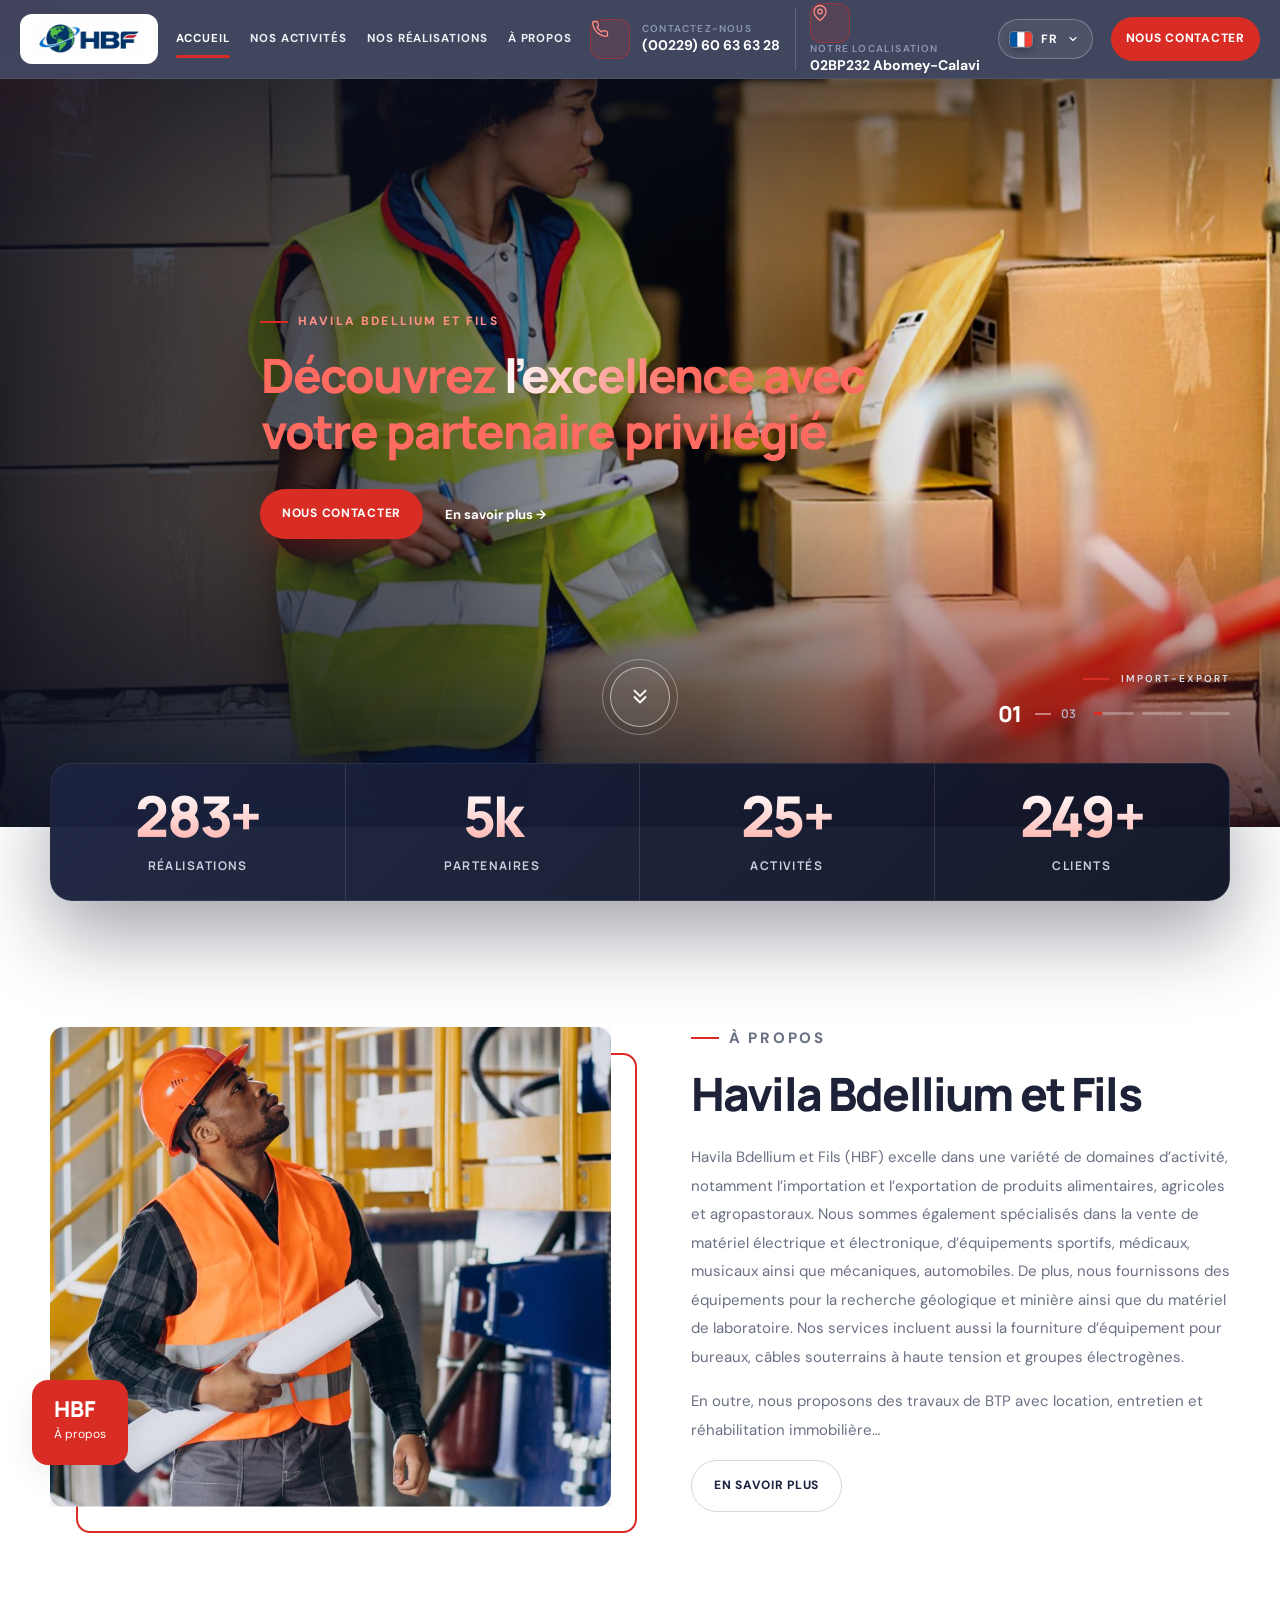
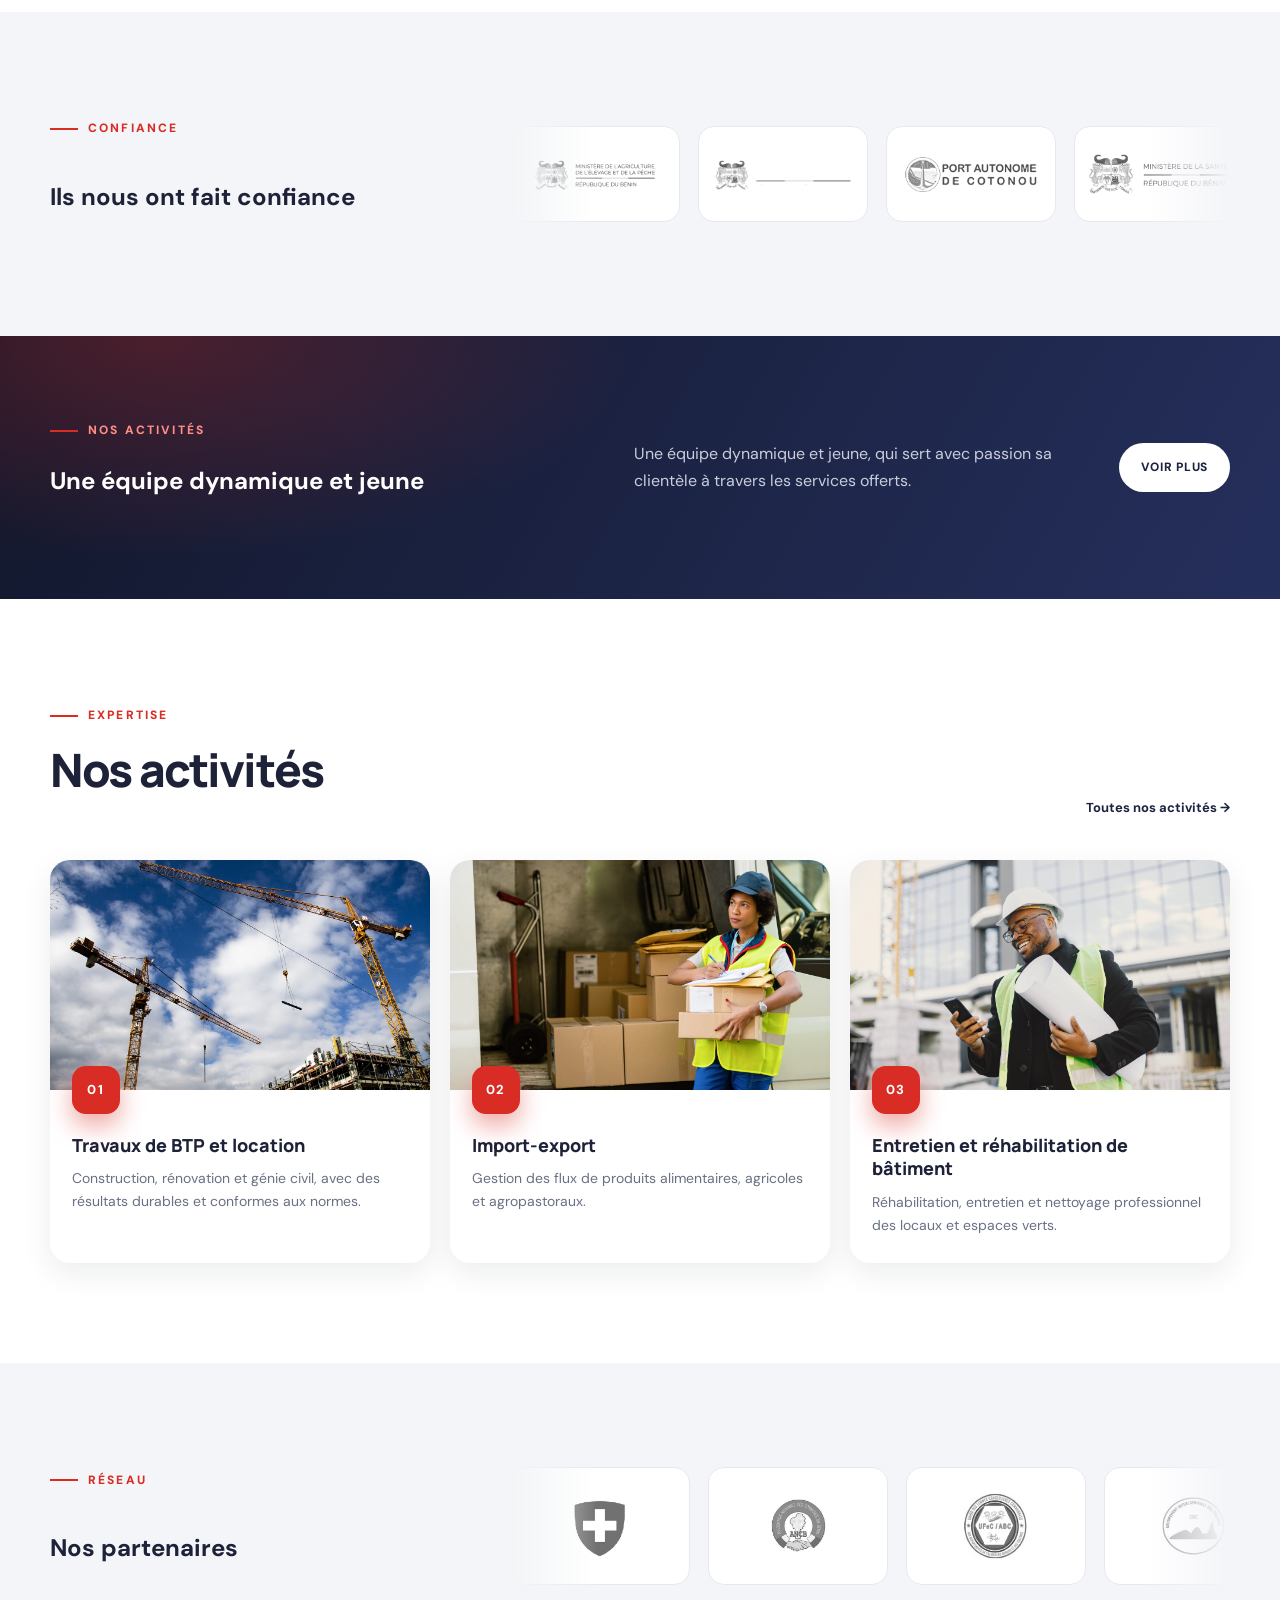
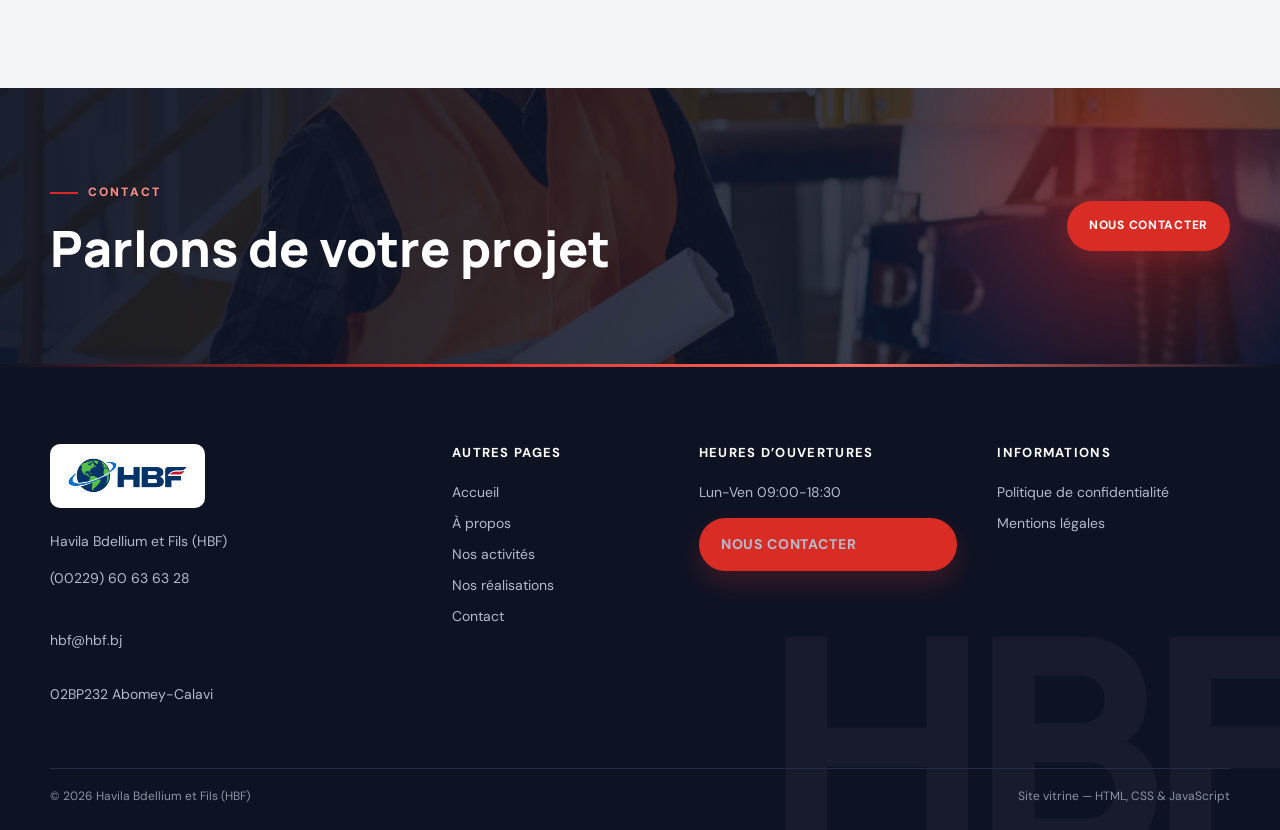
==== index.html @ 0fc8dac9 "Publish the modern HBF static website. Co-authored-by: Cursor <cursoragent@cursor.com>" ====
<!doctype html>
<html lang="fr">
<head>
  <meta charset="utf-8">
  <meta name="viewport" content="width=device-width, initial-scale=1">
  <meta name="description" content="Havila Bdellium et Fils (HBF) : facilitateur des échanges internationaux, bâtisseur d’infrastructures et partenaire pour vos matériels électriques et électroniques au Bénin.">
  <meta name="theme-color" content="#1c2340">
  <title>Havila Bdellium et Fils (HBF)</title>
  <link rel="preconnect" href="https://fonts.googleapis.com">
  <link rel="preconnect" href="https://fonts.gstatic.com" crossorigin>
  <link href="https://fonts.googleapis.com/css2?family=DM+Sans:wght@400;500;600;700&family=Manrope:wght@600;700;800&display=swap" rel="stylesheet">
  <link rel="stylesheet" href="assets/css/style.css">
  <script defer src="assets/js/main.js"></script>
  <link rel="stylesheet" href="assets/css/wow.css">
  <script defer src="assets/js/wow.js"></script>
  <script defer src="assets/js/i18n.js"></script>
  <script defer src="assets/js/hero.js"></script>
  <link rel="preload" as="image" href="assets/images/hero-courier-1920.jpg" imagesrcset="assets/images/hero-courier-1280.jpg 1280w, assets/images/hero-courier-1920.jpg 1920w" imagesizes="100vw" fetchpriority="high">
</head>
<body>
  <a class="skip-link" href="#contenu">Aller au contenu</a>

  <header class="site-header">
    <nav class="container nav" aria-label="Navigation principale">
      <a class="brand" href="index.html" aria-label="HBF, accueil">
        <img src="assets/images/hbf-logo.png" alt="Logo HBF — Havila Bdellium et Fils">
      </a>
      <div class="nav-links">
        <a class="active" href="index.html">Accueil</a>
        <a href="activites.html">Nos activités</a>
        <a href="realisations.html">Nos réalisations</a>
        <a href="a-propos.html">À propos</a>
      </div>
      <div class="top-contact">
        <a href="tel:+22960636328">
          <span class="icon-blob" aria-hidden="true"><svg class="ic" viewBox="0 0 24 24" fill="none" stroke="currentColor" stroke-width="1.9" stroke-linecap="round" stroke-linejoin="round" aria-hidden="true"><path d="M22 16.9v3a2 2 0 0 1-2.2 2 19.8 19.8 0 0 1-8.6-3.1 19.5 19.5 0 0 1-6-6A19.8 19.8 0 0 1 2.1 4.2 2 2 0 0 1 4.1 2h3a2 2 0 0 1 2 1.7c.1 1 .4 1.9.7 2.8a2 2 0 0 1-.5 2.1L8.1 9.9a16 16 0 0 0 6 6l1.3-1.3a2 2 0 0 1 2.1-.4c.9.3 1.8.6 2.8.7a2 2 0 0 1 1.7 2z"/></svg></span>
          <span><small>Contactez-nous</small><span>(00229) 60 63 63 28</span></span>
        </a>
        <span class="top-location">
          <span class="icon-blob" aria-hidden="true"><svg class="ic" viewBox="0 0 24 24" fill="none" stroke="currentColor" stroke-width="1.9" stroke-linecap="round" stroke-linejoin="round" aria-hidden="true"><path d="M20 10c0 6-8 12-8 12S4 16 4 10a8 8 0 0 1 16 0z"/><circle cx="12" cy="10" r="3"/></svg></span>
          <span><small>Notre localisation</small><span>02BP232 Abomey-Calavi</span></span>
        </span>
      </div>
      <a class="button button-red nav-cta" href="contact.html">Nous contacter</a>
      <button class="menu-toggle" type="button" aria-label="Ouvrir le menu" aria-expanded="false"><span></span><span></span><span></span></button>
    </nav>
  </header>

  <main id="contenu">
    <section class="hero">
      <div class="hero-slides" aria-hidden="true">
        <figure class="hs is-active"><img src="assets/images/hero-courier-1920.jpg" srcset="assets/images/hero-courier-1280.jpg 1280w, assets/images/hero-courier-1920.jpg 1920w, assets/images/hero-courier.jpg 2560w" sizes="100vw" alt="" fetchpriority="high" decoding="async"></figure>
        <figure class="hs"><img src="assets/images/hero-worker-1920.jpg" srcset="assets/images/hero-worker-1280.jpg 1280w, assets/images/hero-worker-1920.jpg 1920w, assets/images/hero-worker.jpg 2560w" sizes="100vw" alt="" decoding="async"></figure>
        <figure class="hs"><img src="assets/images/hero-water-1920.jpg" srcset="assets/images/hero-water-1280.jpg 1280w, assets/images/hero-water-1920.jpg 1920w, assets/images/hero-water.jpg 2560w" sizes="100vw" alt="" decoding="async"></figure>
      </div>
      <div class="hero-shade" aria-hidden="true"></div>
      <div class="container hero-content">
        <p class="kicker">Havila Bdellium et Fils</p>
        <h1>Découvrez l’excellence avec votre partenaire privilégié</h1>
        <div class="hero-actions">
          <a class="button button-red" href="contact.html">Nous contacter</a>
          <a class="text-link light" href="a-propos.html">En savoir plus →</a>
        </div>
      </div>
      <div class="hero-ui">
        <div class="container hero-ui-inner">
          <div class="hero-cluster">
            <div class="hc-cap" aria-hidden="true"><span class="on">Import-export</span><span>Travaux de BTP et location</span><span>Construction de forage et châteaux d’eau</span></div>
            <div class="hc-row">
              <div class="hc-num" aria-hidden="true"><span class="hc-cur"><span class="hc-roll"><b>01</b><b>02</b><b>03</b></span></span><span class="hc-sep"></span><span class="hc-tot">03</span></div>
              <div class="hero-seg" role="group" aria-label="Contrôles du diaporama">
                <button type="button" class="on" aria-label="Afficher la diapositive 1"><i></i></button>
                <button type="button" aria-label="Afficher la diapositive 2"><i></i></button>
                <button type="button" aria-label="Afficher la diapositive 3"><i></i></button>
              </div>
            </div>
          </div>
        </div>
      </div>
      <button type="button" class="hero-down" aria-label="Découvrir la suite"><svg viewBox="0 0 24 24" fill="none" stroke="currentColor" stroke-width="2" stroke-linecap="round" stroke-linejoin="round" aria-hidden="true"><path d="m6 5 6 6 6-6"/><path d="m6 12 6 6 6-6"/></svg></button>
    </section>

    




<section class="stats-band">
  <div class="container stats-grid">
    <div class="stat">
      <span class="count" data-to="285" data-prefix="" data-suf="+">+285</span>
      <strong>Réalisations</strong>
    </div>
    <div class="stat">
      <span class="count" data-to="5" data-suf="k">5k</span>
      <strong>Partenaires</strong>
    </div>
    <div class="stat">
      <span class="count" data-to="25" data-suf="+">25+</span>
      <strong>Activités</strong>
    </div>
    <div class="stat">
      <span class="count" data-to="250" data-suf="+">250+</span>
      <strong>Clients</strong>
    </div>
  </div>
</section>






    <section class="section">
      <div class="container split">
        <div class="photo-frame reveal-me">
          <img src="assets/images/about-worker.jpg" alt="Professionnel en uniforme et casque de sécurité">
          <div class="photo-badge"><b>HBF</b><span>À propos</span></div>
        </div>
        <div class="section-copy">
          <p class="kicker">À propos</p>
          <h2>Havila Bdellium et Fils</h2>
          <p>Havila Bdellium et Fils (HBF) excelle dans une variété de domaines d’activité, notamment l’importation et l’exportation de produits alimentaires, agricoles et agropastoraux. Nous sommes également spécialisés dans la vente de matériel électrique et électronique, d’équipements sportifs, médicaux, musicaux ainsi que mécaniques, automobiles. De plus, nous fournissons des équipements pour la recherche géologique et minière ainsi que du matériel de laboratoire. Nos services incluent aussi la fourniture d’équipement pour bureaux, câbles souterrains à haute tension et groupes électrogènes.</p>
          <p>En outre, nous proposons des travaux de BTP avec location, entretien et réhabilitation immobilière…</p>
          <a class="button button-outline" href="a-propos.html">En savoir plus</a>
        </div>
      </div>
    </section>

    <section class="section paper">
      <div class="container logo-row">
        <div>
          <p class="kicker">Confiance</p>
          <h2>Ils nous ont fait confiance</h2>
        </div>
        <div class="marquee" aria-label="Logos d’organismes">
          <div class="marquee-track">
            <div class="logo-tile"><img src="assets/images/logo-maep.png" alt="Logo MAEP"></div>
            <div class="logo-tile"><img src="assets/images/logo-trust-2.png" alt="Logo partenaire"></div>
            <div class="logo-tile"><img src="assets/images/logo-trust-3.png" alt="Logo partenaire"></div>
            <div class="logo-tile"><img src="assets/images/logo-trust-4.png" alt="Logo partenaire"></div>
            <div class="logo-tile"><img src="assets/images/logo-trust-5.png" alt="Logo partenaire"></div>
            <div class="logo-tile"><img src="assets/images/logo-meteo.png" alt="Logo météo"></div>
            <div class="logo-tile"><img src="assets/images/logo-trust-1.png" alt="Logo partenaire"></div>
            <div class="logo-tile"><img src="assets/images/logo-trust-6.jpg" alt="Logo partenaire"></div>
            <div class="logo-tile"><img src="assets/images/logo-maep.png" alt=""></div>
            <div class="logo-tile"><img src="assets/images/logo-trust-2.png" alt=""></div>
            <div class="logo-tile"><img src="assets/images/logo-trust-3.png" alt=""></div>
            <div class="logo-tile"><img src="assets/images/logo-trust-4.png" alt=""></div>
            <div class="logo-tile"><img src="assets/images/logo-trust-5.png" alt=""></div>
            <div class="logo-tile"><img src="assets/images/logo-meteo.png" alt=""></div>
            <div class="logo-tile"><img src="assets/images/logo-trust-1.png" alt=""></div>
            <div class="logo-tile"><img src="assets/images/logo-trust-6.jpg" alt=""></div>
          </div>
        </div>
      </div>
    </section>

    <section class="band">
      <div class="container band-inner">
        <div>
          <p class="kicker">Nos activités</p>
          <h2>Une équipe dynamique et jeune</h2>
        </div>
        <p>Une équipe dynamique et jeune, qui sert avec passion sa clientèle à travers les services offerts.</p>
        <a class="button button-white" href="activites.html">Voir plus</a>
      </div>
    </section>

    <section class="section">
      <div class="container">
        <div class="section-head">
          <div>
            <p class="kicker">Expertise</p>
            <h2>Nos activités</h2>
          </div>
          <a class="text-link" href="activites.html">Toutes nos activités →</a>
        </div>
        <div class="cards">
          <a class="card" href="activites.html#btp">
            <img src="assets/images/activity-construction.jpg" alt="Chantier de construction">
            <div class="card-body"><span class="num">01</span><h3>Travaux de BTP et location</h3><p>Construction, rénovation et génie civil, avec des résultats durables et conformes aux normes.</p></div>
          </a>
          <a class="card" href="activites.html#import-export">
            <img src="assets/images/activity-logistics.jpg" alt="Logistique et livraison">
            <div class="card-body"><span class="num">02</span><h3>Import-export</h3><p>Gestion des flux de produits alimentaires, agricoles et agropastoraux.</p></div>
          </a>
          <a class="card" href="activites.html#rehabilitation">
            <img src="assets/images/activity-btp.jpg" alt="Bâtiment et espaces">
            <div class="card-body"><span class="num">03</span><h3>Entretien et réhabilitation de bâtiment</h3><p>Réhabilitation, entretien et nettoyage professionnel des locaux et espaces verts.</p></div>
          </a>
        </div>
      </div>
    </section>

    <section class="section paper partner-section">
      <div class="container logo-row">
        <div>
          <p class="kicker">Réseau</p>
          <h2>Nos partenaires</h2>
        </div>
        <div class="marquee" aria-label="Logos partenaires">
          <div class="marquee-track">
            <div class="logo-tile"><img src="assets/images/partner-1.png" alt="Emblème partenaire"></div>
            <div class="logo-tile"><img src="assets/images/partner-2.jpg" alt="Emblème partenaire"></div>
            <div class="logo-tile"><img src="assets/images/partner-3.jpg" alt="Emblème partenaire"></div>
            <div class="logo-tile"><img src="assets/images/partner-4.jpg" alt="Emblème partenaire"></div>
            <div class="logo-tile"><img src="assets/images/partner-5.png" alt="Emblème partenaire"></div>
            <div class="logo-tile"><img src="assets/images/partner-1.png" alt=""></div>
            <div class="logo-tile"><img src="assets/images/partner-2.jpg" alt=""></div>
            <div class="logo-tile"><img src="assets/images/partner-3.jpg" alt=""></div>
            <div class="logo-tile"><img src="assets/images/partner-4.jpg" alt=""></div>
            <div class="logo-tile"><img src="assets/images/partner-5.png" alt=""></div>
          </div>
        </div>
      </div>
    </section>

    <section class="cta">
      <div class="container cta-inner">
        <div>
          <p class="kicker">Contact</p>
          <h2>Parlons de votre projet</h2>
        </div>
        <a class="button button-red" href="contact.html">Nous contacter</a>
      </div>
    </section>
  </main>

  <footer class="footer">
    <div class="container footer-grid">
      <div>
        <a class="brand" href="index.html"><img src="assets/images/hbf-logo.png" alt="HBF"></a>
        <p>Havila Bdellium et Fils (HBF)</p>
        <p><a href="tel:+22960636328">(00229) 60 63 63 28</a><br><a href="mailto:hbf@hbf.bj">hbf@hbf.bj</a><br>02BP232 Abomey-Calavi</p>
      </div>
      <div>
        <h3>Autres pages</h3>
        <nav>
          <a href="index.html">Accueil</a>
          <a href="a-propos.html">À propos</a>
          <a href="activites.html">Nos activités</a>
          <a href="realisations.html">Nos réalisations</a>
          <a href="contact.html">Contact</a>
        </nav>
      </div>
      <div>
        <h3>Heures d’ouvertures</h3>
        <p>Lun-Ven 09:00-18:30</p>
        <a class="button button-red" href="contact.html">Nous contacter</a>
      </div>
      <div>
        <h3>Informations</h3>
        <a href="politique-confidentialite.html">Politique de confidentialité</a>
        <a href="mentions-legales.html">Mentions légales</a>
      </div>
    </div>
    <div class="container footer-bottom">
      <span>© <span id="year"></span> Havila Bdellium et Fils (HBF)</span>
      <span>Site vitrine — HTML, CSS &amp; JavaScript</span>
    </div>
  </footer>
</body>
</html>
---- assets/css/style.css ----
:root{
  --navy:#1c2340;
  --navy-2:#12172b;
  --navy-3:#0e1324;
  --red:#d82c24;
  --red-dark:#b51f18;
  --red-soft:#ff6b61;
  --green:#5aa84a;
  --ink:#1d2238;
  --muted:#6a7084;
  --paper:#f4f5f8;
  --white:#fff;
  --line:#e6e8ee;
  --shadow:0 24px 60px rgba(18,23,43,.12);
  --shadow-sm:0 10px 30px rgba(18,23,43,.08);
  --radius:22px;
  --container:1180px;
  --header-h:72px;
}
*{box-sizing:border-box}html{scroll-behavior:smooth;scroll-padding-top:110px}
body{margin:0;font-family:"DM Sans",system-ui,sans-serif;color:var(--ink);background:var(--white);line-height:1.65;-webkit-font-smoothing:antialiased}
img{display:block;max-width:100%;height:auto}a{color:inherit;text-decoration:none}button,input,textarea,select{font:inherit}
.container{width:min(var(--container),calc(100% - 56px));margin-inline:auto}
.skip-link{position:absolute;left:-999px;top:12px;background:#fff;padding:10px 14px;z-index:200;border-radius:8px}
.skip-link:focus{left:12px}

.topbar{background:#fff;border-bottom:1px solid rgba(28,35,64,.06)}
.topbar-inner{min-height:84px;display:flex;align-items:center;justify-content:space-between;gap:24px}
.brand{display:flex;align-items:center;gap:10px}
.brand img{height:54px;width:auto;max-width:220px;object-fit:contain}
.top-contact{display:flex;align-items:center;gap:36px}
.top-contact a,.top-location{display:flex;align-items:center;gap:12px}
.icon-blob{width:42px;height:42px;border-radius:50%;background:#fff4f3;color:var(--red);display:grid;place-items:center;flex-shrink:0}
.icon-blob svg{width:18px;height:18px}
.top-contact small{display:block;font-size:11px;font-weight:700;color:var(--ink)}
.top-contact span{display:block;font-size:13px;color:var(--muted)}

.site-header{position:sticky;top:0;z-index:80;background:var(--navy);transition:box-shadow .25s,background .25s}
.site-header.is-scrolled{box-shadow:0 12px 32px rgba(9,12,24,.28)}
.nav{display:flex;align-items:center;justify-content:center;gap:28px;min-height:var(--header-h)}
.nav-links{display:flex;align-items:center;gap:32px}
.nav-links a{color:#eef0f6;text-transform:uppercase;font-size:12px;font-weight:700;letter-spacing:.08em;padding:24px 0;position:relative}
.nav-links a:after{content:"";position:absolute;left:0;bottom:16px;width:0;height:2px;background:var(--red);transition:width .25s}
.nav-links a:hover,.nav-links a.active{color:#fff}
.nav-links a:hover:after,.nav-links a.active:after{width:100%}
.menu-toggle{display:none}

.button{display:inline-flex;align-items:center;justify-content:center;gap:10px;border:0;border-radius:4px;padding:15px 22px;font-size:12px;font-weight:800;letter-spacing:.06em;text-transform:uppercase;cursor:pointer;transition:transform .2s,background .2s,box-shadow .2s}
.button:hover{transform:translateY(-2px)}
.button-red{background:var(--red);color:#fff;box-shadow:0 12px 24px rgba(216,44,36,.22)}
.button-red:hover{background:var(--red-dark)}
.button-white{background:#fff;color:var(--navy)}
.button-outline{background:transparent;border:1px solid #d5d8e2;color:var(--navy)}
.button-outline:hover{border-color:var(--navy);background:#f7f8fb}
.nav-cta{padding:13px 18px;white-space:nowrap}

.hero{position:relative;min-height:min(92vh,760px);display:flex;align-items:center;overflow:hidden;background:var(--navy-2);color:#fff}
.hero-slides{position:absolute;inset:0}
.hero-image{position:absolute;inset:0;background-size:cover;background-position:center;opacity:0;transform:scale(1.06);transition:opacity 1s ease,transform 7s ease}
.hero-image.is-active{opacity:1;transform:scale(1)}
.hero-content{position:relative;z-index:2;padding:90px 0 110px;max-width:760px}
.kicker{display:inline-flex;align-items:center;gap:10px;color:#ff8f86;font-size:12px;font-weight:800;letter-spacing:.18em;text-transform:uppercase;margin:0 0 18px}
.kicker:before{content:"";width:28px;height:2px;background:var(--red)}
.hero h1,.page-hero h1{font-family:Manrope,sans-serif;font-weight:800;letter-spacing:-.045em;line-height:1.05;font-size:clamp(40px,6vw,74px);margin:0 0 22px}
.hero h1 span,.page-hero h1 span,h2 span{color:var(--red-soft)}
.hero-lead{max-width:640px;color:#dfe3ee;font-size:18px;line-height:1.8;margin:0 0 32px}
.hero-actions{display:flex;gap:22px;flex-wrap:wrap;align-items:center}
.text-link{display:inline-flex;align-items:center;gap:8px;font-size:13px;font-weight:700;color:var(--navy)}
.text-link.light{color:#fff}
.hero-slider-controls{position:absolute;z-index:3;right:max(28px,calc((100vw - var(--container))/2));bottom:32px;display:flex;align-items:center;gap:10px}
.hero-slider-controls>button{width:42px;height:42px;border-radius:50%;border:1px solid rgba(255,255,255,.4);background:rgba(14,19,36,.35);color:#fff;cursor:pointer}
.hero-slider-controls>button:hover,.hero-slide-dots button.is-active{background:var(--red);border-color:var(--red)}
.hero-slide-dots{display:flex;gap:7px}
.hero-slide-dots button{width:8px;height:8px;padding:0;border-radius:50%;border:1px solid rgba(255,255,255,.7);background:transparent;cursor:pointer}

.stats-band{background:var(--navy);color:#fff}
.stats-grid{display:grid;grid-template-columns:repeat(3,1fr)}
.stat{padding:28px 10px;text-align:center;border-right:1px solid rgba(255,255,255,.12)}
.stat:last-child{border:0}
.stat strong{display:block;font-family:Manrope,sans-serif;font-size:15px;letter-spacing:.12em;text-transform:uppercase}
.stat small{display:block;margin-top:6px;color:#b8becc;font-size:12px}

.section{padding:100px 0}
.split{display:grid;grid-template-columns:1.02fr .98fr;gap:80px;align-items:center}
.photo-frame{position:relative}
.photo-frame img{width:100%;height:480px;object-fit:cover;border-radius:8px;box-shadow:var(--shadow)}
.photo-badge{position:absolute;left:-18px;bottom:42px;background:var(--red);color:#fff;padding:18px 22px;border-radius:6px;box-shadow:var(--shadow-sm)}
.photo-badge b{display:block;font:800 22px/1 Manrope,sans-serif}
.photo-badge span{font-size:12px}
.section-copy h2,.section-head h2,.legal-wrap h1{font-family:Manrope,sans-serif;font-weight:800;letter-spacing:-.04em;line-height:1.15;font-size:clamp(30px,3.6vw,46px);margin:0 0 22px}
.section-copy p{color:var(--muted);font-size:15px;line-height:1.9;margin:0 0 16px}
.section-head{display:flex;justify-content:space-between;align-items:flex-end;gap:24px;margin-bottom:42px}
.section-head p.lede,.intro{max-width:420px;color:var(--muted);margin:0}

.paper{background:var(--paper)}
.cards{display:grid;grid-template-columns:repeat(3,1fr);gap:20px}
.card{background:#fff;border-radius:14px;overflow:hidden;box-shadow:var(--shadow-sm);transition:transform .3s,box-shadow .3s;display:flex;flex-direction:column}
.card:hover{transform:translateY(-8px);box-shadow:var(--shadow)}
.card img{width:100%;height:210px;object-fit:cover;transition:transform .6s}
.card:hover img{transform:scale(1.05)}
.card-body{padding:22px 22px 26px;position:relative}
.card-body .num{color:var(--red);font-size:11px;font-weight:800;letter-spacing:.12em}
.card-body h3{font:800 18px/1.3 Manrope,sans-serif;margin:10px 0 10px}
.card-body p{margin:0;color:var(--muted);font-size:14px}

.band{background:var(--navy);color:#fff;padding:78px 0}
.band-inner{display:grid;grid-template-columns:1.1fr .9fr auto;gap:40px;align-items:center}
.band p{color:#c9ceda;margin:0}

.logo-row{display:grid;grid-template-columns:.8fr 1.4fr;gap:48px;align-items:center}
.marquee{overflow:hidden;mask-image:linear-gradient(90deg,transparent,#000 8%,#000 92%,transparent)}
.marquee-track{display:flex;gap:18px;width:max-content;animation:marquee 28s linear infinite}
.logo-tile{width:170px;height:96px;background:#fff;border:1px solid var(--line);border-radius:12px;display:grid;place-items:center;padding:14px;flex-shrink:0}
.logo-tile img{max-height:70px;max-width:140px;object-fit:contain;filter:grayscale(.15)}
@keyframes marquee{from{transform:translateX(0)}to{transform:translateX(-50%)}}
.partner-section .logo-tile{height:118px;width:180px}

.cta{padding:88px 0;color:#fff;background:linear-gradient(100deg,rgba(14,19,36,.94),rgba(14,19,36,.72)),url("../images/hero-worker.jpg") center/cover}
.cta-inner{display:flex;justify-content:space-between;align-items:center;gap:24px}
.cta h2{font:800 clamp(32px,4vw,50px)/1.1 Manrope,sans-serif;margin:0}

.footer{background:var(--navy-3);color:#c7ccd8;padding:72px 0 0}
.footer-grid{display:grid;grid-template-columns:1.4fr .8fr 1fr .9fr;gap:40px;padding-bottom:48px}
.footer .brand{display:inline-flex;background:#fff;padding:8px 12px;border-radius:10px}
.footer .brand img{height:48px}
.footer p,.footer a{font-size:14px;color:#b5bbca}
.footer h3{color:#fff;font-size:13px;letter-spacing:.1em;text-transform:uppercase;margin:6px 0 18px}
.footer-grid nav a,.footer-grid>div a{display:block;margin:8px 0}
.footer a:hover{color:#fff}
.footer-bottom{border-top:1px solid #262c40;min-height:62px;display:flex;justify-content:space-between;align-items:center;gap:12px;font-size:12px;color:#8d93a5;flex-wrap:wrap;padding:16px 0 22px}

.page-hero{position:relative;min-height:360px;display:flex;align-items:center;color:#fff;overflow:hidden;background:var(--navy)}
.page-hero:before{content:"";position:absolute;inset:0;background-image:linear-gradient(90deg,rgba(14,19,36,.88),rgba(14,19,36,.35)),var(--hero-img);background-size:cover;background-position:center}
.page-hero-content{position:relative;padding:78px 0}
.page-hero p{max-width:620px;color:#e4e7ef}

.activity-list{display:grid;gap:22px}
.activity-card{display:grid;grid-template-columns:.9fr 1.1fr;background:#fff;border-radius:16px;overflow:hidden;box-shadow:var(--shadow-sm);min-height:280px;scroll-margin-top:120px}
.activity-card img{width:100%;height:100%;object-fit:cover;min-height:260px}
.activity-body{padding:32px}
.activity-body h2{font:800 26px/1.2 Manrope,sans-serif;margin:0 0 12px}
.activity-body p{color:var(--muted);margin:0 0 16px}

.portfolio-grid{display:grid;grid-template-columns:repeat(3,1fr);gap:20px}
.portfolio-card{position:relative;min-height:360px;border-radius:14px;overflow:hidden;background:var(--navy);color:#fff}
.portfolio-card img{position:absolute;inset:0;width:100%;height:100%;object-fit:cover}
.portfolio-card:after{content:"";position:absolute;inset:0;background:linear-gradient(transparent 30%,rgba(10,14,28,.88))}
.portfolio-meta{position:relative;z-index:1;padding:28px;height:100%;display:flex;flex-direction:column;justify-content:flex-end}
.portfolio-meta span{color:#ff8f86;font-size:12px;font-weight:800;letter-spacing:.08em;text-transform:uppercase}
.portfolio-meta h3{font:800 24px/1.25 Manrope,sans-serif;margin:8px 0 10px}
.portfolio-meta p{margin:0;color:#d7dbe6;font-size:14px}

.vision-points{display:grid;gap:0}
.vision-points p{display:flex;gap:16px;margin:0;padding:18px 0;border-bottom:1px solid rgba(255,255,255,.12);color:#d2d6e0}
.vision-points b{color:var(--red-soft);font-family:Manrope,sans-serif}

.team-grid{display:grid;grid-template-columns:repeat(4,1fr);gap:18px}
.team-card{background:#fff;border-radius:14px;overflow:hidden;box-shadow:var(--shadow-sm);text-align:center;padding-bottom:22px}
.team-card img{width:100%;height:280px;object-fit:cover;object-position:center 18%}
.team-card h3{font:800 16px Manrope,sans-serif;margin:16px 0 4px}
.team-card p{margin:0;color:var(--red);font-size:13px}

.contact-layout{display:grid;grid-template-columns:.9fr 1.1fr;gap:64px}
.contact-item{display:flex;gap:14px;padding:16px 0;border-bottom:1px solid var(--line)}
.form-card{background:#fff;padding:40px;border-radius:16px;box-shadow:var(--shadow)}
.form-card label{display:block;font-size:13px;font-weight:700;margin-bottom:14px}
.form-card input,.form-card textarea{width:100%;margin-top:6px;border:1px solid #e1e4ec;border-radius:8px;background:#fafbfd;padding:13px 14px;outline:none}
.form-card input:focus,.form-card textarea:focus{border-color:var(--red);box-shadow:0 0 0 4px rgba(216,44,36,.08)}
.form-note{font-size:12px;color:var(--muted);margin:12px 0 0}

.legal-wrap{max-width:820px}
.legal-wrap h2{font:800 22px Manrope,sans-serif;margin:32px 0 10px}
.legal-wrap p,.legal-wrap li{color:var(--muted);font-size:15px}

.reveal{opacity:0;transform:translateY(22px);transition:opacity .7s ease,transform .7s ease}
.reveal.is-in{opacity:1;transform:none}

@media(max-width:1020px){
  .split,.logo-row,.band-inner,.contact-layout{grid-template-columns:1fr}
  .cards,.portfolio-grid{grid-template-columns:1fr 1fr}
  .team-grid,.footer-grid{grid-template-columns:1fr 1fr}
  .activity-card{grid-template-columns:1fr}
}
@media(max-width:760px){
  .container{width:calc(100% - 32px)}
  .top-contact{display:none}
  .menu-toggle{display:grid;gap:5px;background:none;border:0;padding:8px;cursor:pointer}
  .menu-toggle span{width:22px;height:2px;background:#fff;display:block}
  .site-header .menu-toggle span{background:#fff}
  .topbar .menu-toggle span{background:var(--navy)}
  .nav{justify-content:space-between;padding:0 4px}
  .nav-links{display:none;position:absolute;left:0;right:0;top:100%;background:var(--navy);flex-direction:column;align-items:stretch;padding:8px 20px 18px;gap:0}
  .nav-links.open{display:flex}
  .nav-links a{padding:14px 0;border-bottom:1px solid rgba(255,255,255,.08)}
  .hero{min-height:620px}
  .stats-grid{grid-template-columns:1fr}
  .stat{border-right:0;border-bottom:1px solid rgba(255,255,255,.12)}
  .cards,.portfolio-grid,.team-grid,.footer-grid{grid-template-columns:1fr}
  .photo-badge{left:10px}
  .cta-inner,.section-head,.footer-bottom{flex-direction:column;align-items:flex-start}
  .form-card{padding:24px}
}
@media(prefers-reduced-motion:reduce){
  *,*:before,*:after{animation:none!important;transition:none!important;scroll-behavior:auto!important}
}
---- assets/css/wow.css ----
/* HBF — couche "WOW" : animations, profondeur, micro-interactions. Couleurs d'origine conservées. */
:root{--glow:rgba(216,44,36,.35);--ease:cubic-bezier(.2,.8,.2,1)}
::selection{background:var(--red);color:#fff}
body{animation:wxPg .7s var(--ease)}body.wx-leave{opacity:0;transition:opacity .28s}
@keyframes wxPg{from{opacity:0}to{opacity:1}}
/* préchargeur + barre de progression */
#wx-load{position:fixed;inset:0;z-index:999;background:var(--navy-3);display:grid;place-items:center;align-content:center;gap:26px;transition:opacity .7s,visibility .7s}
#wx-load.off{opacity:0;visibility:hidden}
#wx-load img{height:74px;background:#fff;padding:12px 20px;border-radius:16px;animation:wxPulse 1.4s ease-in-out infinite}
#wx-load i{width:170px;height:3px;background:rgba(255,255,255,.12);border-radius:9px;overflow:hidden;display:block}
#wx-load i:after{content:"";display:block;height:100%;width:40%;background:var(--red);border-radius:9px;animation:wxLoad 1s ease-in-out infinite}
@keyframes wxPulse{50%{transform:scale(1.05)}}@keyframes wxLoad{from{transform:translateX(-100%)}to{transform:translateX(260%)}}
#wx-bar{position:fixed;top:0;left:0;height:3px;width:0;z-index:300;background:linear-gradient(90deg,var(--red),var(--red-soft))}
#wx-glow{position:fixed;left:0;top:0;width:460px;height:460px;margin:-230px 0 0 -230px;border-radius:50%;pointer-events:none;z-index:1;background:radial-gradient(circle,rgba(216,44,36,.10),transparent 65%);transition:opacity .4s}
#wx-top{position:fixed;right:24px;bottom:24px;width:50px;height:50px;border-radius:50%;border:0;background:var(--red);color:#fff;font-size:20px;cursor:pointer;z-index:90;box-shadow:0 14px 30px rgba(216,44,36,.4);opacity:0;visibility:hidden;translate:0 20px;transition:.4s var(--ease)}
#wx-top.on{opacity:1;visibility:visible;translate:0 0}#wx-top:hover{background:var(--red-dark);translate:0 -4px}
/* en-tête verre dépoli */
.site-header{background:rgba(28,35,64,.84);backdrop-filter:saturate(1.5) blur(18px);-webkit-backdrop-filter:saturate(1.5) blur(18px);border-bottom:1px solid rgba(255,255,255,.07)}
.nav-links a:after{height:3px;border-radius:3px;bottom:14px}
.nav-cta{box-shadow:0 0 0 0 var(--glow);animation:wxRing 2.6s infinite}
@keyframes wxRing{70%{box-shadow:0 0 0 14px rgba(216,44,36,0)}100%{box-shadow:0 0 0 0 rgba(216,44,36,0)}}
.icon-blob{transition:.4s var(--ease)}.top-contact a:hover .icon-blob{background:var(--red);color:#fff;rotate:360deg}
/* boutons */
.button{position:relative;overflow:hidden;border-radius:999px;translate:var(--bx,0) var(--by,0);transition:translate .25s ease-out,background .25s,box-shadow .3s}
.button:hover{transform:none}
.button:after{content:"";position:absolute;top:0;left:-130%;width:55%;height:100%;background:linear-gradient(100deg,transparent,rgba(255,255,255,.4),transparent);transform:skewX(-20deg);transition:left .8s}
.button:hover:after{left:150%}.button-red:hover{box-shadow:0 18px 40px rgba(216,44,36,.5)}
.text-link{transition:gap .3s,color .3s}.text-link:hover{gap:16px;color:var(--red)}.text-link.light:hover{color:var(--red-soft)}
/* hero */
.hero{min-height:min(96vh,860px)}
.hero:before{content:"";position:absolute;inset:0;z-index:1;pointer-events:none;opacity:.14;mix-blend-mode:overlay;background-image:url("data:image/svg+xml,%3Csvg xmlns='http://www.w3.org/2000/svg' width='160' height='160'%3E%3Cfilter id='n'%3E%3CfeTurbulence type='fractalNoise' baseFrequency='.9' numOctaves='2'/%3E%3C/filter%3E%3Crect width='100%25' height='100%25' filter='url(%23n)'/%3E%3C/svg%3E")}
.hero:after{content:"";position:absolute;z-index:1;right:-12vmin;bottom:-30vmin;width:75vmin;height:75vmin;border-radius:50%;background:radial-gradient(circle,rgba(216,44,36,.45),transparent 65%);filter:blur(30px);animation:wxFloat 9s ease-in-out infinite;pointer-events:none}
@keyframes wxFloat{50%{transform:translate(-6vmin,-5vmin) scale(1.12)}}
.hero-slides{translate:0 var(--py,0px)}
.hero-content{z-index:3}
.hero h1{font-size:clamp(42px,6.6vw,92px);letter-spacing:-.05em}
.hw{display:inline-block;overflow:hidden;vertical-align:bottom;padding:0 .02em .1em}
.hw b{display:inline-block;font-weight:inherit;transform:translateY(110%) rotate(4deg);animation:wxUp 1.1s var(--ease) forwards;animation-delay:calc(var(--i)*70ms + 450ms)}
.hw b.hl{background:linear-gradient(100deg,#fff,var(--red-soft) 70%);-webkit-background-clip:text;background-clip:text;color:transparent}
@keyframes wxUp{to{transform:none}}
.hero .kicker,.hero-lead,.hero-actions,.page-hero p,.page-hero .kicker{opacity:0;translate:0 26px;animation:wxIn 1s var(--ease) forwards}
.hero .kicker,.page-hero .kicker{animation-delay:.25s}.hero-lead,.page-hero p{animation-delay:1.1s}.hero-actions{animation-delay:1.3s}
@keyframes wxIn{to{opacity:1;translate:0 0}}
.wx-scroll{position:absolute;z-index:4;left:max(28px,calc((100vw - var(--container))/2));bottom:34px;width:26px;height:44px;border:2px solid rgba(255,255,255,.5);border-radius:20px}
.wx-scroll:after{content:"";position:absolute;left:50%;top:8px;width:4px;height:8px;margin-left:-2px;border-radius:4px;background:#fff;animation:wxWheel 1.6s infinite}
@keyframes wxWheel{to{translate:0 14px;opacity:0}}
/* bandeau chiffres flottant */
.stats-band{background:transparent;padding:0;margin-top:-72px;position:relative;z-index:6}
.stats-grid{display:grid;grid-template-columns:repeat(4,1fr);background:linear-gradient(135deg,rgba(28,35,64,.97),rgba(14,19,36,.97));border-radius:22px;box-shadow:0 34px 80px rgba(14,19,36,.38);border:1px solid rgba(255,255,255,.08);overflow:hidden;padding:0}
.stat{padding:36px 18px;position:relative;transition:background .4s}.stat:hover{background:rgba(255,255,255,.04)}
.stat .count{display:block;font:800 clamp(36px,4.4vw,58px)/1 Manrope,sans-serif;letter-spacing:-.04em;background:linear-gradient(180deg,#fff,#ffb3ad);-webkit-background-clip:text;background-clip:text;color:transparent}
.stat strong{margin-top:12px;font-size:12px;color:#c9ceda}
.stats-band+.section{padding-top:140px}
/* sections */
.section{position:relative}
.kicker{color:var(--red)}.hero .kicker,.page-hero .kicker,.band .kicker,.cta .kicker{color:#ff8f86}
.photo-frame{isolation:isolate}
.photo-frame:before{content:"";position:absolute;inset:26px -26px -26px 26px;border:2px solid var(--red);border-radius:14px;z-index:-1;transition:.6s var(--ease)}
.photo-frame:hover:before{inset:14px -14px -14px 14px}
.photo-frame img{border-radius:14px;clip-path:inset(0);transition:clip-path 1.3s var(--ease),transform 1.3s var(--ease)}
.photo-frame.wx img{clip-path:inset(0 0 100% 0);transform:scale(1.15)}.photo-frame.wx-in img{clip-path:inset(0);transform:none}
.photo-badge{border-radius:16px;animation:wxBob 4s ease-in-out infinite}@keyframes wxBob{50%{translate:0 -8px}}
/* cartes : tilt 3D + projecteur */
.card,.portfolio-card,.team-card,.activity-card{position:relative}
.tilt,.tilt:hover{transform:perspective(1000px) rotateX(var(--rx,0deg)) rotateY(var(--ry,0deg)) translateY(var(--ty,0px));will-change:transform}
.tilt:hover{--ty:-10px}
.card,.team-card{border-radius:20px}
.card:before,.team-card:before,.activity-card:before{content:"";position:absolute;inset:0;z-index:2;pointer-events:none;opacity:0;transition:opacity .4s;background:radial-gradient(520px circle at var(--mx,50%) var(--my,50%),rgba(216,44,36,.13),transparent 42%)}
.card:hover:before,.team-card:hover:before,.activity-card:hover:before{opacity:1}
.card img{height:230px}
.card-body{padding-top:34px}
.card-body .num{position:absolute;top:-24px;left:22px;width:48px;height:48px;border-radius:14px;background:var(--red);color:#fff;display:grid;place-items:center;font-size:13px;box-shadow:0 12px 24px rgba(216,44,36,.4);transition:.4s var(--ease)}
.card:hover .num{rotate:-8deg;scale:1.12}
.card-body h3{transition:color .3s}.card:hover h3{color:var(--red)}
/* activités */
.activity-card{border-radius:22px;transition:box-shadow .4s,translate .4s var(--ease)}
.activity-card:hover{box-shadow:var(--shadow);translate:0 -6px}
.activity-list{counter-reset:wxa}
.activity-card:nth-child(even){grid-template-columns:1.1fr .9fr}.activity-card:nth-child(even) img{order:2}
.activity-body{display:flex;flex-direction:column;justify-content:center;padding:40px;position:relative}
.activity-body:before{counter-increment:wxa;content:"0" counter(wxa);position:absolute;right:26px;top:6px;font:800 92px/1 Manrope,sans-serif;color:rgba(28,35,64,.06);letter-spacing:-.05em}
.activity-body:after{content:"";position:absolute;left:0;top:0;width:4px;height:0;background:var(--red);transition:height .6s var(--ease)}
.activity-card:hover .activity-body:after{height:100%}
.activity-card img{transition:filter .6s}.activity-card:hover img{filter:saturate(1.2) contrast(1.05)}
/* réalisations */
.portfolio-card{border-radius:22px}
.portfolio-card img{transition:transform 1s var(--ease)}.portfolio-card:hover img{transform:scale(1.1)}
.portfolio-card:after{transition:background .5s;background:linear-gradient(transparent 25%,rgba(10,14,28,.92))}
.portfolio-card:hover:after{background:linear-gradient(rgba(216,44,36,.15),rgba(10,14,28,.95))}
.portfolio-meta{transition:translate .5s var(--ease);translate:0 12px}.portfolio-card:hover .portfolio-meta{translate:0 0}
/* équipe */
.team-card img{filter:grayscale(.55);transition:filter .6s,transform 1s var(--ease)}.team-card:hover img{filter:none;transform:scale(1.04)}
.team-card{overflow:hidden}.team-card:after{content:"";position:absolute;left:0;right:0;bottom:0;height:4px;background:var(--red);scale:0 1;transition:scale .6s var(--ease)}.team-card:hover:after{scale:1 1}
.vision-points p{transition:padding .4s var(--ease),color .3s}.vision-points p:hover{padding-left:14px;color:#fff}
/* logos */
.marquee{mask-image:linear-gradient(90deg,transparent,#000 12%,#000 88%,transparent)}.marquee:hover .marquee-track{animation-play-state:paused}
.logo-tile{border-radius:16px;transition:.4s var(--ease)}.logo-tile img{filter:grayscale(1);opacity:.7;transition:.4s}
.logo-tile:hover{translate:0 -8px;box-shadow:var(--shadow-sm);border-color:var(--red)}.logo-tile:hover img{filter:none;opacity:1}
/* bandeaux */
.band,.page-hero{background:radial-gradient(700px 320px at 12% 0,rgba(216,44,36,.28),transparent 70%),linear-gradient(120deg,var(--navy-2),#252f5c,var(--navy-2));background-size:100% 100%,200% 200%;animation:wxGrad 14s ease infinite}
@keyframes wxGrad{50%{background-position:0 0,100% 100%}}
.page-hero:before{inset:-90px 0;translate:0 var(--py,0px)}
.page-hero h1{font-size:clamp(40px,6vw,80px)}
.cta{position:relative;overflow:hidden}.cta:after{content:"";position:absolute;right:-8%;top:-60%;width:520px;height:520px;border-radius:50%;background:radial-gradient(circle,rgba(216,44,36,.5),transparent 65%);filter:blur(30px);animation:wxFloat 8s ease-in-out infinite}.cta-inner{position:relative;z-index:2}
/* contact */
.form-card{border-radius:24px;position:relative;border:1px solid var(--line)}.form-card:before{content:"";position:absolute;left:40px;right:40px;top:-1px;height:4px;border-radius:0 0 8px 8px;background:linear-gradient(90deg,var(--red),var(--red-soft))}
.form-card input,.form-card textarea{transition:.3s;border-radius:12px}.form-card input:focus,.form-card textarea:focus{background:#fff;transform:translateY(-2px)}
.contact-item{transition:padding .4s var(--ease)}.contact-item:hover{padding-left:12px}
/* pied de page */
.footer{position:relative;overflow:hidden}
.footer:before{content:"HBF";position:absolute;right:-1vw;bottom:-5vw;font:800 24vw/1 Manrope,sans-serif;letter-spacing:-.06em;color:rgba(255,255,255,.035);pointer-events:none}
.footer:after{content:"";position:absolute;left:0;right:0;top:0;height:3px;background:linear-gradient(90deg,transparent,var(--red),var(--red-soft),transparent)}
.footer .container{position:relative;z-index:1}
/* apparition au scroll */
.wx{opacity:0;translate:0 38px;transition:opacity 1s var(--ease),translate 1s var(--ease);transition-delay:var(--d,0ms)}
.wx-in{opacity:1;translate:0 0}
.wx.tilt.wx-done,.wx.card.wx-done{transition:transform .25s ease-out,box-shadow .3s,opacity .3s;transition-delay:0ms}
@media(max-width:1020px){.stats-grid{grid-template-columns:1fr 1fr}.stat:nth-child(2){border-right:0}.stat:nth-child(-n+2){border-bottom:1px solid rgba(255,255,255,.1)}.activity-card:nth-child(even){grid-template-columns:1fr}.activity-card:nth-child(even) img{order:0}.photo-frame:before{inset:16px -10px -16px 16px}}
@media(max-width:760px){.wx-scroll,#wx-glow{display:none}.stat{border-right:0!important;border-bottom:0!important}.stats-grid{grid-template-columns:1fr 1fr}.stats-band{margin-top:-50px}.activity-body{padding:26px}.hero h1{font-size:clamp(36px,11vw,56px)}}
@media(hover:none){#wx-glow{display:none}}
@media(prefers-reduced-motion:reduce){.wx{opacity:1;translate:0 0}.hw b{transform:none}.hero .kicker,.hero-lead,.hero-actions,.page-hero p,.page-hero .kicker{opacity:1;translate:0 0}}

/* ===== Ajustements : bandeau unique + hero compact (tout visible à l'ouverture) ===== */
.site-header .nav{width:min(1400px,calc(100% - 40px));justify-content:space-between;gap:26px;min-height:78px}
.site-header .brand{background:#fff;padding:5px 14px;border-radius:12px;flex-shrink:0}
.site-header .brand img{height:40px}
.nav-links{gap:26px}.nav-links a{white-space:nowrap}
.top-contact{gap:22px;flex-shrink:0}
.top-contact a,.top-location{gap:10px}
.top-contact .icon-blob{width:36px;height:36px;background:rgba(255,255,255,.09);color:var(--red-soft);font-size:15px}
.top-contact small{color:#9aa3bd;font-size:10px;font-weight:600;letter-spacing:.06em;text-transform:uppercase;line-height:1.2}
.top-contact span span{color:#fff;font-size:13px;font-weight:700;white-space:nowrap}
.hero{min-height:clamp(480px,calc(100svh - 78px - 96px),780px)}
.hero-content{padding:50px 0 112px}
.hero h1{margin-bottom:30px}
.hero-actions{animation-delay:.9s}
.hero-slider-controls{bottom:96px}
.wx-scroll{display:none}
.stats-band{margin-top:-64px}
.stat{padding:28px 18px}
.stats-band+.section{padding-top:120px}
@media(max-width:760px){.site-header .nav{width:calc(100% - 28px);min-height:68px}.site-header .brand img{height:34px}.nav-cta{margin-left:auto;padding:11px 14px}.hero{min-height:560px}.hero-slider-controls{bottom:88px;right:16px}}

/* ===== Titre hero plus petit sur 3 lignes, icônes stylisées, sélecteur de langue ===== */
.hero h1{font-size:clamp(30px,3.7vw,54px);max-width:14em;letter-spacing:-.04em;line-height:1.08;margin-bottom:28px}
.nav-links{gap:20px}.nav-links a{font-size:11.5px}
.site-header .nav{gap:18px}
.top-contact{gap:16px}
.nav-cta{padding:12px 18px}
/* icônes téléphone / localisation / mail / horloge */
.icon-blob{position:relative;background:linear-gradient(135deg,var(--red),#ff6b61);color:#fff;box-shadow:0 8px 18px rgba(216,44,36,.38)}
.icon-blob:after{content:"";position:absolute;inset:-4px;border-radius:50%;border:1.5px solid rgba(255,107,97,.55);animation:wxPulse2 2.6s ease-out infinite}
@keyframes wxPulse2{0%{transform:scale(.85);opacity:.9}100%{transform:scale(1.5);opacity:0}}
.ic{width:18px;height:18px;display:block}
.top-contact .icon-blob{width:38px;height:38px;background:linear-gradient(135deg,var(--red),#ff6b61);color:#fff}
.top-contact a .ic{animation:wxRingPh 3.4s ease-in-out infinite;transform-origin:50% 50%}
@keyframes wxRingPh{0%,86%,100%{rotate:0deg}89%{rotate:-16deg}92%{rotate:14deg}95%{rotate:-10deg}98%{rotate:6deg}}
.top-location .ic{animation:wxPin 2.4s ease-in-out infinite}
@keyframes wxPin{50%{translate:0 -3px}}
.top-contact small{color:#aab2c8}
.top-contact a:hover span span{color:var(--red-soft)}
/* sélecteur de langue */
.lang{position:relative;flex-shrink:0}
.lang-btn{display:flex;align-items:center;gap:7px;height:40px;padding:0 13px;border-radius:999px;border:1px solid rgba(255,255,255,.25);background:rgba(255,255,255,.07);color:#fff;font:700 12px "DM Sans",sans-serif;letter-spacing:.06em;cursor:pointer;transition:.3s}
.lang-btn:hover{background:rgba(255,255,255,.16);border-color:rgba(255,255,255,.55)}
.lang-btn svg{width:16px;height:16px}.lang-btn .chev{width:12px;height:12px;transition:rotate .3s}.lang.open .chev{rotate:180deg}
.lang-menu{position:absolute;right:0;top:calc(100% + 14px);min-width:178px;list-style:none;margin:0;padding:8px;background:rgba(14,19,36,.97);backdrop-filter:blur(16px);border:1px solid rgba(255,255,255,.12);border-radius:16px;box-shadow:0 24px 60px rgba(0,0,0,.45);opacity:0;visibility:hidden;translate:0 -8px;transition:.3s var(--ease);z-index:120}
.lang.open .lang-menu{opacity:1;visibility:visible;translate:0 0}
.lang-menu button{display:flex;align-items:center;gap:12px;width:100%;padding:10px 12px;border:0;background:none;color:#cfd5e6;border-radius:10px;font:600 14px "DM Sans",sans-serif;cursor:pointer;text-align:left;transition:.2s}
.lang-menu button b{min-width:34px;text-align:center;padding:3px 0;border-radius:6px;background:rgba(255,255,255,.1);font-size:11px;letter-spacing:.05em}
.lang-menu button:hover{background:rgba(255,255,255,.08);color:#fff}
.lang-menu button.on{background:rgba(216,44,36,.25);color:#fff}.lang-menu button.on b{background:var(--red)}
/* chinois */
html[lang=zh] body{font-family:"DM Sans","PingFang SC","Hiragino Sans GB","Microsoft YaHei","Noto Sans SC",sans-serif}
html[lang=zh] h1,html[lang=zh] h2,html[lang=zh] h3,html[lang=zh] .count{font-family:Manrope,"PingFang SC","Microsoft YaHei","Noto Sans SC",sans-serif;letter-spacing:0!important}
html[lang=zh] .nav-links a,html[lang=zh] .button,html[lang=zh] .kicker{letter-spacing:.04em}
html[lang=zh] .hero h1{max-width:12em}
/* seuils d'affichage de l'en-tête */
@media(max-width:1260px){.top-location{display:none}}
@media(max-width:1060px){.top-contact{display:none}}
@media(max-width:760px){.lang{margin-left:auto}.nav-cta{margin-left:0;padding:11px 14px}.hero h1{font-size:clamp(27px,7.6vw,36px);max-width:none}.lang-menu{right:-60px}}
@media(max-width:480px){.nav-cta{display:none}.lang-btn{padding:0 10px}}

/* ===== Bloc coordonnées « capsule » + drapeaux ===== */
.top-contact{gap:0;padding:5px;background:linear-gradient(135deg,rgba(255,255,255,.09),rgba(255,255,255,.03));border:1px solid rgba(255,255,255,.14);border-radius:20px;backdrop-filter:blur(10px);box-shadow:inset 0 1px 0 rgba(255,255,255,.08),0 10px 28px rgba(0,0,0,.18)}
.top-contact>a,.top-contact>.top-location{position:relative;padding:3px 16px 3px 4px;border-radius:15px;gap:11px;transition:background .35s,transform .35s var(--ease)}
.top-contact>a:hover{background:rgba(216,44,36,.2);transform:translateY(-1px)}
.top-contact>.top-location{margin-left:6px;padding-left:12px}
.top-contact>.top-location:before{content:"";position:absolute;left:-4px;top:20%;bottom:20%;width:1px;background:linear-gradient(transparent,rgba(255,255,255,.28),transparent)}
.top-contact .icon-blob{width:38px;height:38px;box-shadow:0 8px 20px rgba(216,44,36,.45),inset 0 1px 0 rgba(255,255,255,.35)}
.top-contact small{font-size:9.5px;font-weight:700;letter-spacing:.14em;color:#ff9a92;margin-bottom:1px}
.top-contact span span{font-size:13.5px;font-weight:700;letter-spacing:.01em;color:#fff}
.top-contact>a span span{font-variant-numeric:tabular-nums}
.top-location .icon-blob:after{animation-delay:1.1s}
/* drapeaux */
.flag{display:block;width:24px;height:16px;border-radius:4px;box-shadow:0 0 0 1px rgba(255,255,255,.28),0 3px 8px rgba(0,0,0,.35);flex-shrink:0}
.lang-btn{gap:9px;padding:0 13px 0 11px}
.lang-flag{display:flex}.lang-flag .flag{width:22px;height:15px}
.lang-menu button{gap:12px}.lang-menu button .flag{width:26px;height:17px}
.lang-menu button span{flex:1}
.lang-menu button em{font-style:normal;font-size:11px;font-weight:700;letter-spacing:.08em;opacity:.5}
.lang-menu button.on em{opacity:1;color:var(--red-soft)}
.lang-menu button.on{background:rgba(216,44,36,.22)}

/* ===== Coordonnées de l'en-tête — version sobre et professionnelle ===== */
.site-header .top-contact{gap:30px;padding:0;background:none;border:0;border-radius:0;box-shadow:none;backdrop-filter:none;align-items:center}
.site-header .top-contact>a,.site-header .top-contact>.top-location{position:relative;padding:0;border-radius:0;gap:12px;background:none;transform:none;transition:none}
.site-header .top-contact>.top-location{margin:0}
.site-header .top-contact>.top-location:before{content:"";position:absolute;left:-15px;top:6%;bottom:6%;width:1px;background:rgba(255,255,255,.16)}
.site-header .top-contact .icon-blob{width:40px;height:40px;border-radius:12px;background:rgba(216,44,36,.13);border:1px solid rgba(216,44,36,.5);color:#ff8f86;box-shadow:none;transition:background .3s,color .3s,border-color .3s,transform .3s var(--ease)}
.site-header .top-contact .icon-blob:after{display:none}
.site-header .top-contact .ic{width:18px;height:18px;stroke-width:1.7;animation:none;translate:none;rotate:none}
.site-header .top-contact a:hover .icon-blob{background:var(--red);border-color:var(--red);color:#fff;transform:translateY(-2px)}
.site-header .top-contact small{font-size:10px;font-weight:600;letter-spacing:.12em;text-transform:uppercase;color:#8d97b3;margin:0 0 2px;line-height:1.2}
.site-header .top-contact span span{font-size:14px;font-weight:700;letter-spacing:0;color:#fff;line-height:1.25}
.site-header .top-contact a:hover span span{color:#fff;text-decoration:underline;text-decoration-color:var(--red);text-underline-offset:4px;text-decoration-thickness:2px}

/* ===== Diaporama d'accueil premium ===== */
.hero-slides{inset:-190px 0 -30px;z-index:0}
.hs{position:absolute;inset:0;margin:0;opacity:0;visibility:hidden;transition:opacity 1.1s cubic-bezier(.4,0,.2,1),visibility 0s 1.1s}
.hs.is-active{opacity:1;visibility:visible;z-index:1;transition:opacity 1.1s cubic-bezier(.4,0,.2,1)}
.hs img{width:100%;height:100%;max-width:none;object-fit:cover;object-position:center 35%;transform:scale(1.16);transition:transform 0s linear 1.1s;filter:saturate(1.1) contrast(1.05) brightness(1.03);backface-visibility:hidden}
.hs.is-active img{transform:scale(1.02);transition:transform 5.5s cubic-bezier(.25,.1,.25,1)}
.hero-shade{position:absolute;inset:0;z-index:1;pointer-events:none;background:
 linear-gradient(90deg,rgba(11,15,30,.86) 0%,rgba(11,15,30,.6) 36%,rgba(11,15,30,.1) 72%,rgba(11,15,30,0) 100%),
 linear-gradient(0deg,rgba(11,15,30,.8) 0%,rgba(11,15,30,0) 40%),
 linear-gradient(180deg,rgba(11,15,30,.5),transparent 24%)}
.hero-ui{position:absolute;z-index:4;left:0;right:0;bottom:100px;pointer-events:none}
.hero-ui-inner{display:flex;justify-content:flex-end}
.hero-cluster{pointer-events:auto;display:grid;gap:12px;justify-items:end}
.hc-cap{position:relative;height:16px;min-width:240px;font:600 10px "DM Sans",sans-serif;letter-spacing:.2em;text-transform:uppercase;color:#dde1ee}
.hc-cap span{position:absolute;right:0;top:0;white-space:nowrap;opacity:0;translate:0 10px;transition:opacity .6s var(--ease),translate .6s var(--ease)}
.hc-cap span.on{opacity:1;translate:0 0;transition-delay:.25s}
.hc-cap span:before{content:"";display:inline-block;width:26px;height:2px;background:var(--red);vertical-align:middle;margin-right:12px}
.hc-row{display:flex;align-items:center;gap:18px}
.hc-num{display:flex;align-items:center;gap:10px}
.hc-cur{display:block;height:1em;overflow:hidden;font:800 22px/1 Manrope,sans-serif;color:#fff;letter-spacing:-.02em}
.hc-roll{display:block;transition:transform .9s var(--ease);transform:translateY(calc(var(--n,0) * -1em))}
.hc-roll b{display:block;height:1em;line-height:1;font-weight:inherit}
.hc-sep{width:16px;height:2px;background:rgba(255,255,255,.45)}
.hc-tot{font:600 12px Manrope,sans-serif;color:#b3bbd0}
.hero-seg{display:flex;gap:8px}
.hero-seg button{position:relative;width:40px;height:27px;padding:0;background:none;border:0;cursor:pointer}
.hero-seg button:before{content:"";position:absolute;left:0;right:0;top:12px;height:3px;border-radius:3px;background:rgba(255,255,255,.28);transition:background .3s}
.hero-seg button:hover:before{background:rgba(255,255,255,.5)}
.hero-seg i{position:absolute;left:0;right:0;top:12px;height:3px;border-radius:3px;background:var(--red);transform-origin:left;transform:scaleX(0)}
.hero-seg .done i{transform:scaleX(1)}
.hero-seg .on i{animation:wxSeg var(--dur,4s) linear forwards}
.hero.paused .hero-seg .on i{animation-play-state:paused}
@keyframes wxSeg{to{transform:scaleX(1)}}
.hero-arrows{display:flex;gap:10px}
.hero-arrows button{width:50px;height:50px;border-radius:50%;border:1px solid rgba(255,255,255,.35);background:rgba(255,255,255,.08);backdrop-filter:blur(8px);color:#fff;cursor:pointer;display:grid;place-items:center;padding:0;transition:background .35s,border-color .35s,transform .35s var(--ease)}
.hero-arrows button:hover{background:var(--red);border-color:var(--red);transform:scale(1.08)}
.hero-arrows svg{width:20px;height:20px}
.hero-down{position:absolute;z-index:5;left:50%;bottom:100px;translate:-50% 0;width:60px;height:60px;border-radius:50%;border:1.5px solid rgba(255,255,255,.55);background:rgba(255,255,255,.08);backdrop-filter:blur(10px);color:#fff;cursor:pointer;display:grid;place-items:center;padding:0;transition:background .4s,border-color .4s,box-shadow .4s}
.hero-down:hover{background:var(--red);border-color:var(--red);box-shadow:0 14px 34px rgba(216,44,36,.5)}
.hero-down:before{content:"";position:absolute;inset:-9px;border-radius:50%;border:1px solid rgba(255,255,255,.35);animation:wxPulse2 2.4s ease-out infinite;pointer-events:none}
.hero-down svg{width:22px;height:30px;overflow:visible}
.hero-down path{animation:wxChev 1.8s ease-in-out infinite}.hero-down path:nth-child(2){animation-delay:.25s}
@keyframes wxChev{0%{opacity:0;transform:translateY(-5px)}50%{opacity:1}100%{opacity:0;transform:translateY(6px)}}
.hero button:focus-visible{outline:2px solid #fff;outline-offset:3px}
.hero{min-height:clamp(500px,calc(100svh - 78px - 74px),800px)}
.stat{padding:24px 18px}
@media(max-width:1100px){.hc-cap{display:none}}
@media(max-width:900px){.hero-seg button{width:34px}.hc-row{gap:16px}}
@media(max-width:760px){.hero-ui,.hero-down{bottom:84px}.hero-arrows{display:none}.hc-cur{font-size:20px}.hero-down{left:28px;translate:0 0;width:50px;height:50px}.hero-slides{inset:-120px 0 -20px}}
@media(prefers-reduced-motion:reduce){.hero-seg .on i{animation:none;transform:scaleX(1)}.hs img,.hs.is-active img{transform:none;transition:none}.hero-down:before,.hero-down path{animation:none}}

/* barres de progression pilotées en JS (plus de dépendance aux animations CSS) */
.hero-seg .on i{animation:none}
.hero-seg i{will-change:transform}
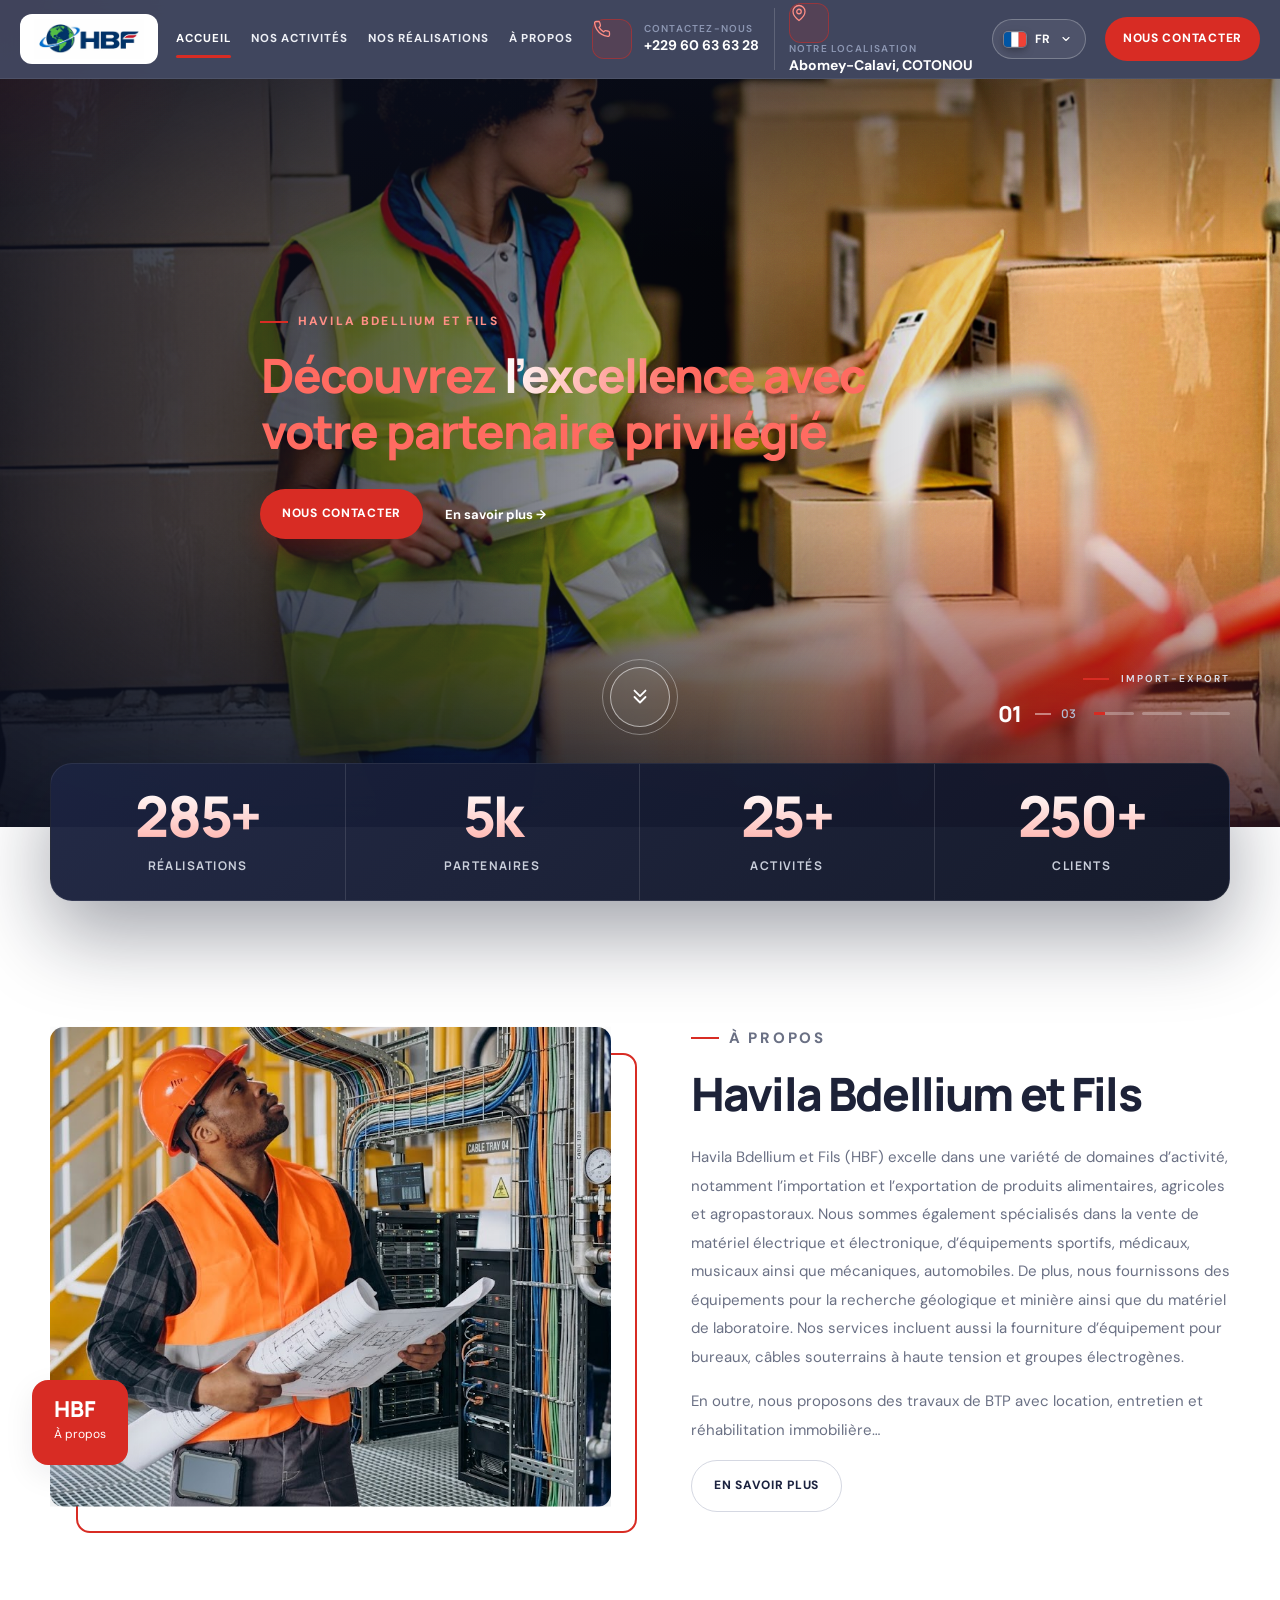
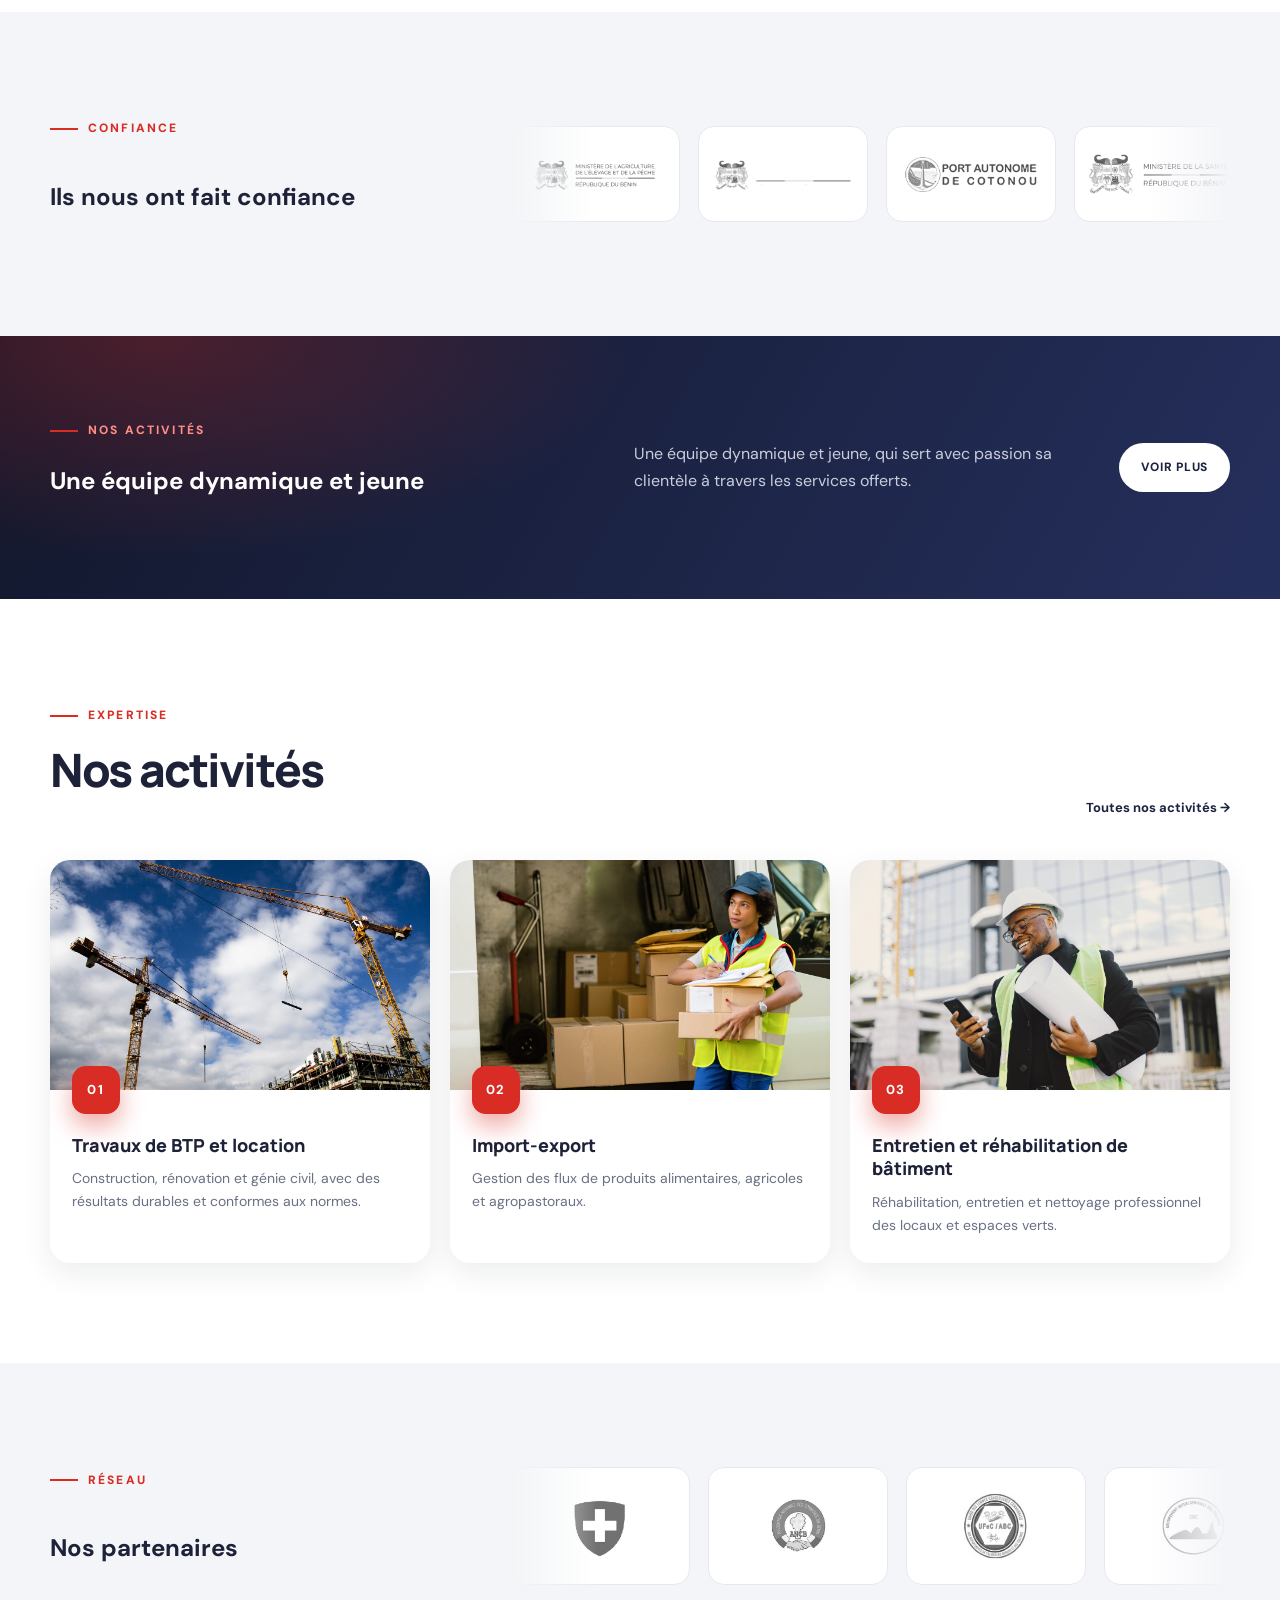
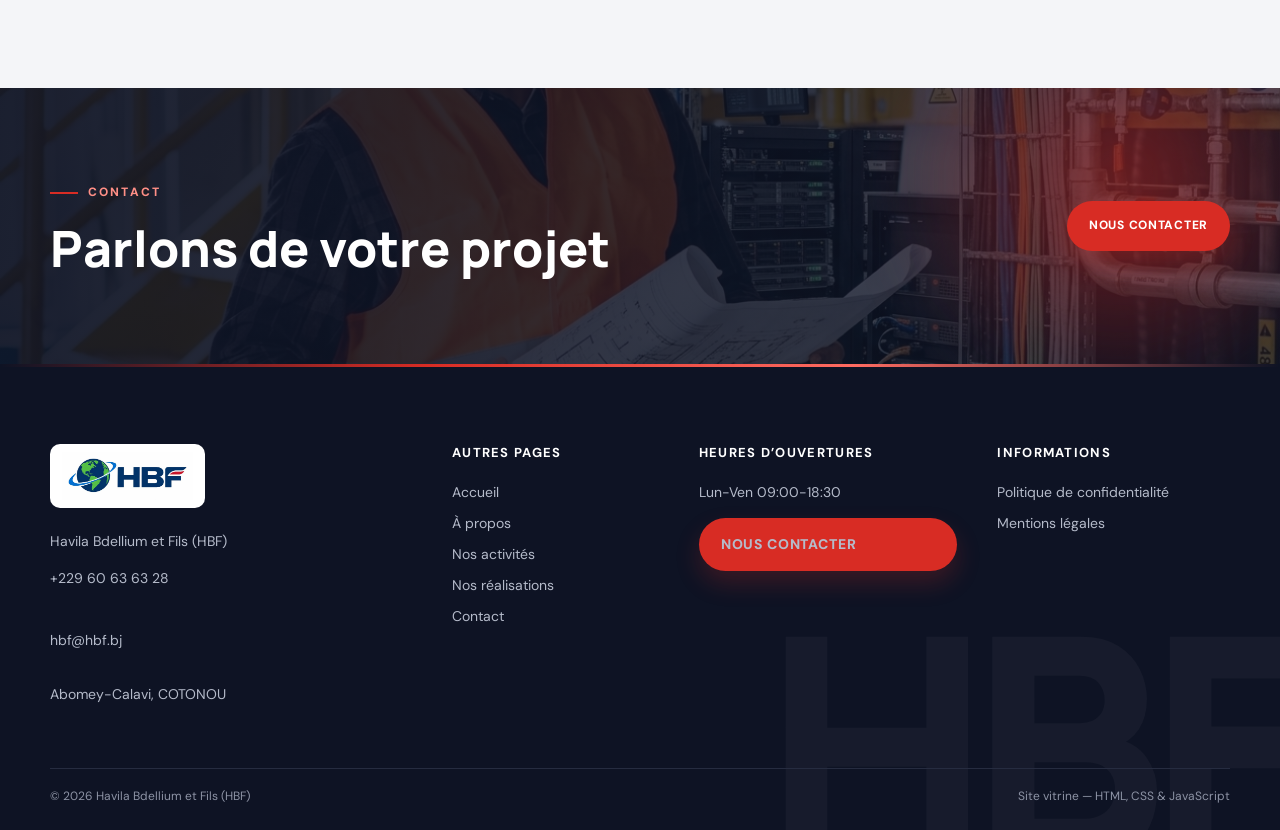
==== commit e5c01e97: "Update phone to +229 and location to Abomey-Calavi, COTONOU. Co-authored-by: Cursor <cursoragent@cur" ====
--- a/index.html
+++ b/index.html
@@ -34,11 +34,11 @@
       <div class="top-contact">
         <a href="tel:+22960636328">
           <span class="icon-blob" aria-hidden="true"><svg class="ic" viewBox="0 0 24 24" fill="none" stroke="currentColor" stroke-width="1.9" stroke-linecap="round" stroke-linejoin="round" aria-hidden="true"><path d="M22 16.9v3a2 2 0 0 1-2.2 2 19.8 19.8 0 0 1-8.6-3.1 19.5 19.5 0 0 1-6-6A19.8 19.8 0 0 1 2.1 4.2 2 2 0 0 1 4.1 2h3a2 2 0 0 1 2 1.7c.1 1 .4 1.9.7 2.8a2 2 0 0 1-.5 2.1L8.1 9.9a16 16 0 0 0 6 6l1.3-1.3a2 2 0 0 1 2.1-.4c.9.3 1.8.6 2.8.7a2 2 0 0 1 1.7 2z"/></svg></span>
-          <span><small>Contactez-nous</small><span>(00229) 60 63 63 28</span></span>
+          <span><small>Contactez-nous</small><span>+229 60 63 63 28</span></span>
         </a>
         <span class="top-location">
           <span class="icon-blob" aria-hidden="true"><svg class="ic" viewBox="0 0 24 24" fill="none" stroke="currentColor" stroke-width="1.9" stroke-linecap="round" stroke-linejoin="round" aria-hidden="true"><path d="M20 10c0 6-8 12-8 12S4 16 4 10a8 8 0 0 1 16 0z"/><circle cx="12" cy="10" r="3"/></svg></span>
-          <span><small>Notre localisation</small><span>02BP232 Abomey-Calavi</span></span>
+          <span><small>Notre localisation</small><span>Abomey-Calavi, COTONOU</span></span>
         </span>
       </div>
       <a class="button button-red nav-cta" href="contact.html">Nous contacter</a>
@@ -232,7 +232,7 @@
       <div>
         <a class="brand" href="index.html"><img src="assets/images/hbf-logo.png" alt="HBF"></a>
         <p>Havila Bdellium et Fils (HBF)</p>
-        <p><a href="tel:+22960636328">(00229) 60 63 63 28</a><br><a href="mailto:hbf@hbf.bj">hbf@hbf.bj</a><br>02BP232 Abomey-Calavi</p>
+        <p><a href="tel:+22960636328">+229 60 63 63 28</a><br><a href="mailto:hbf@hbf.bj">hbf@hbf.bj</a><br>Abomey-Calavi, COTONOU</p>
       </div>
       <div>
         <h3>Autres pages</h3>
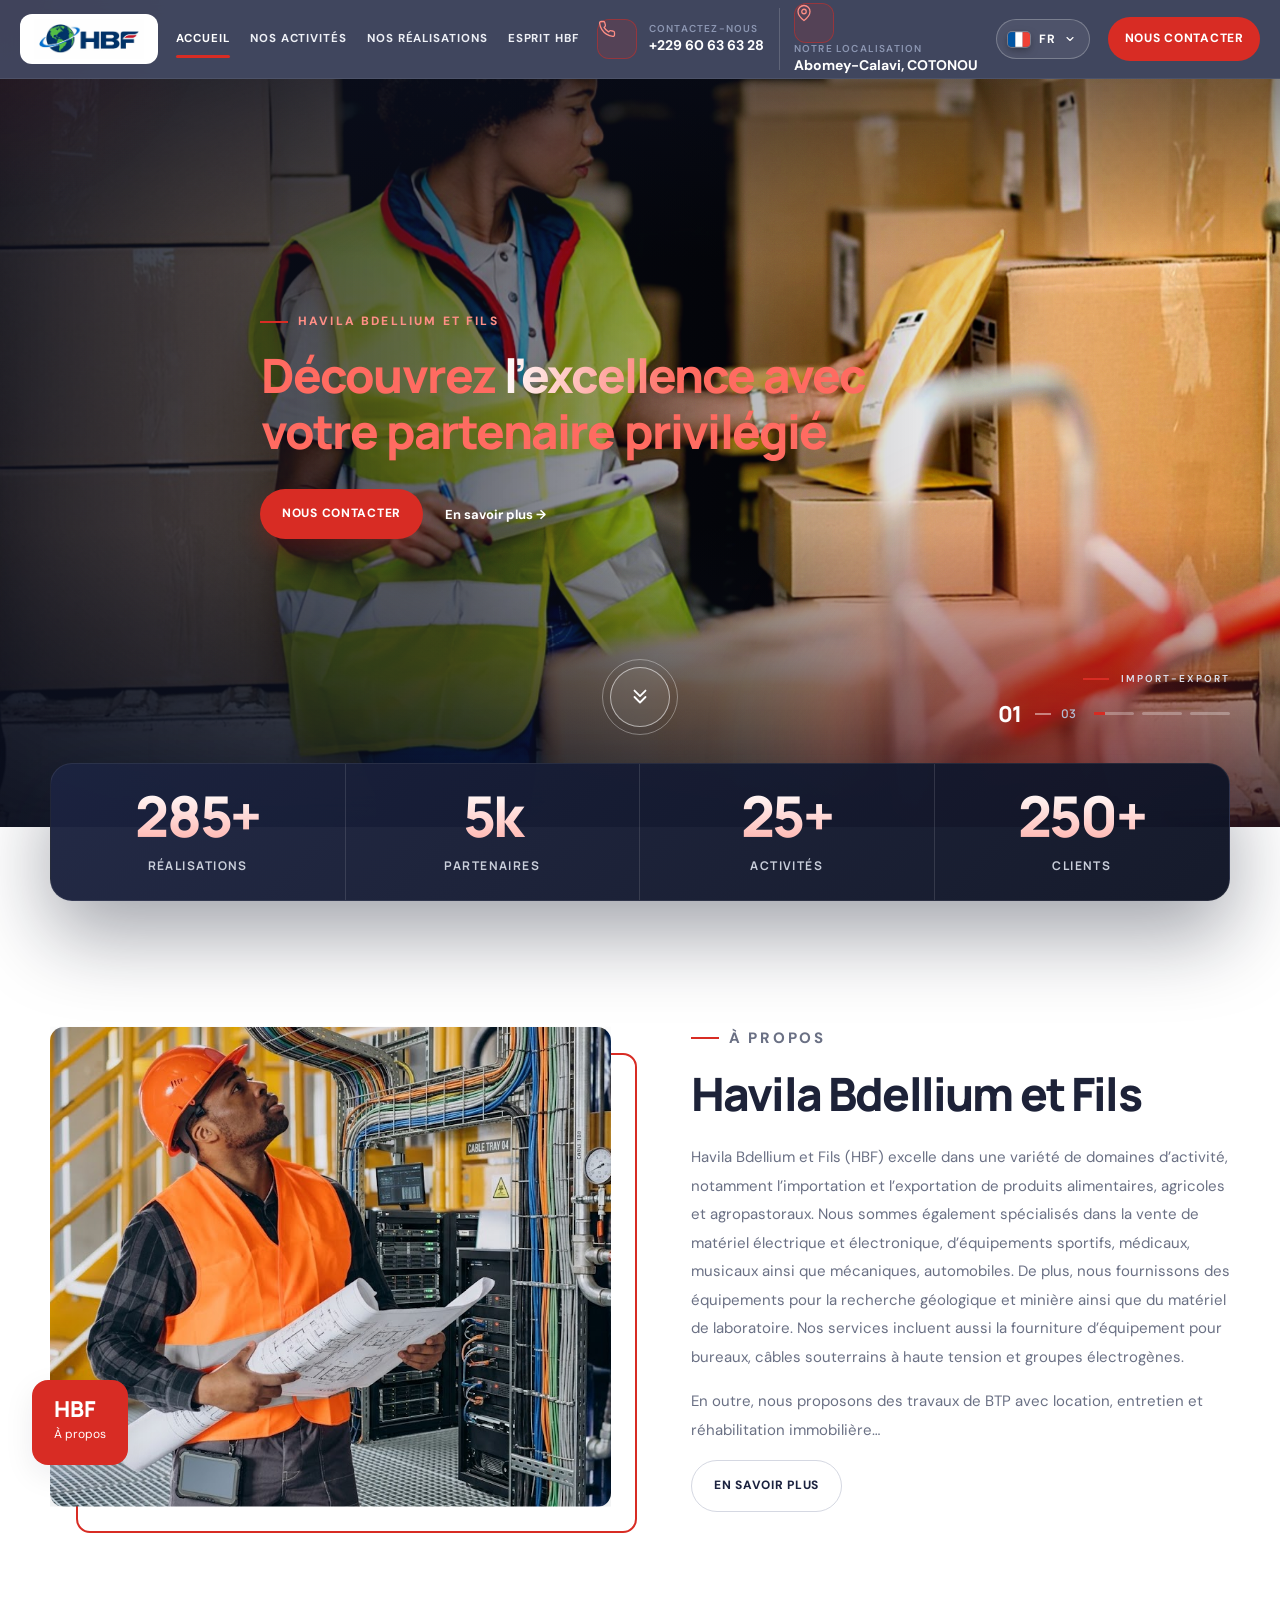
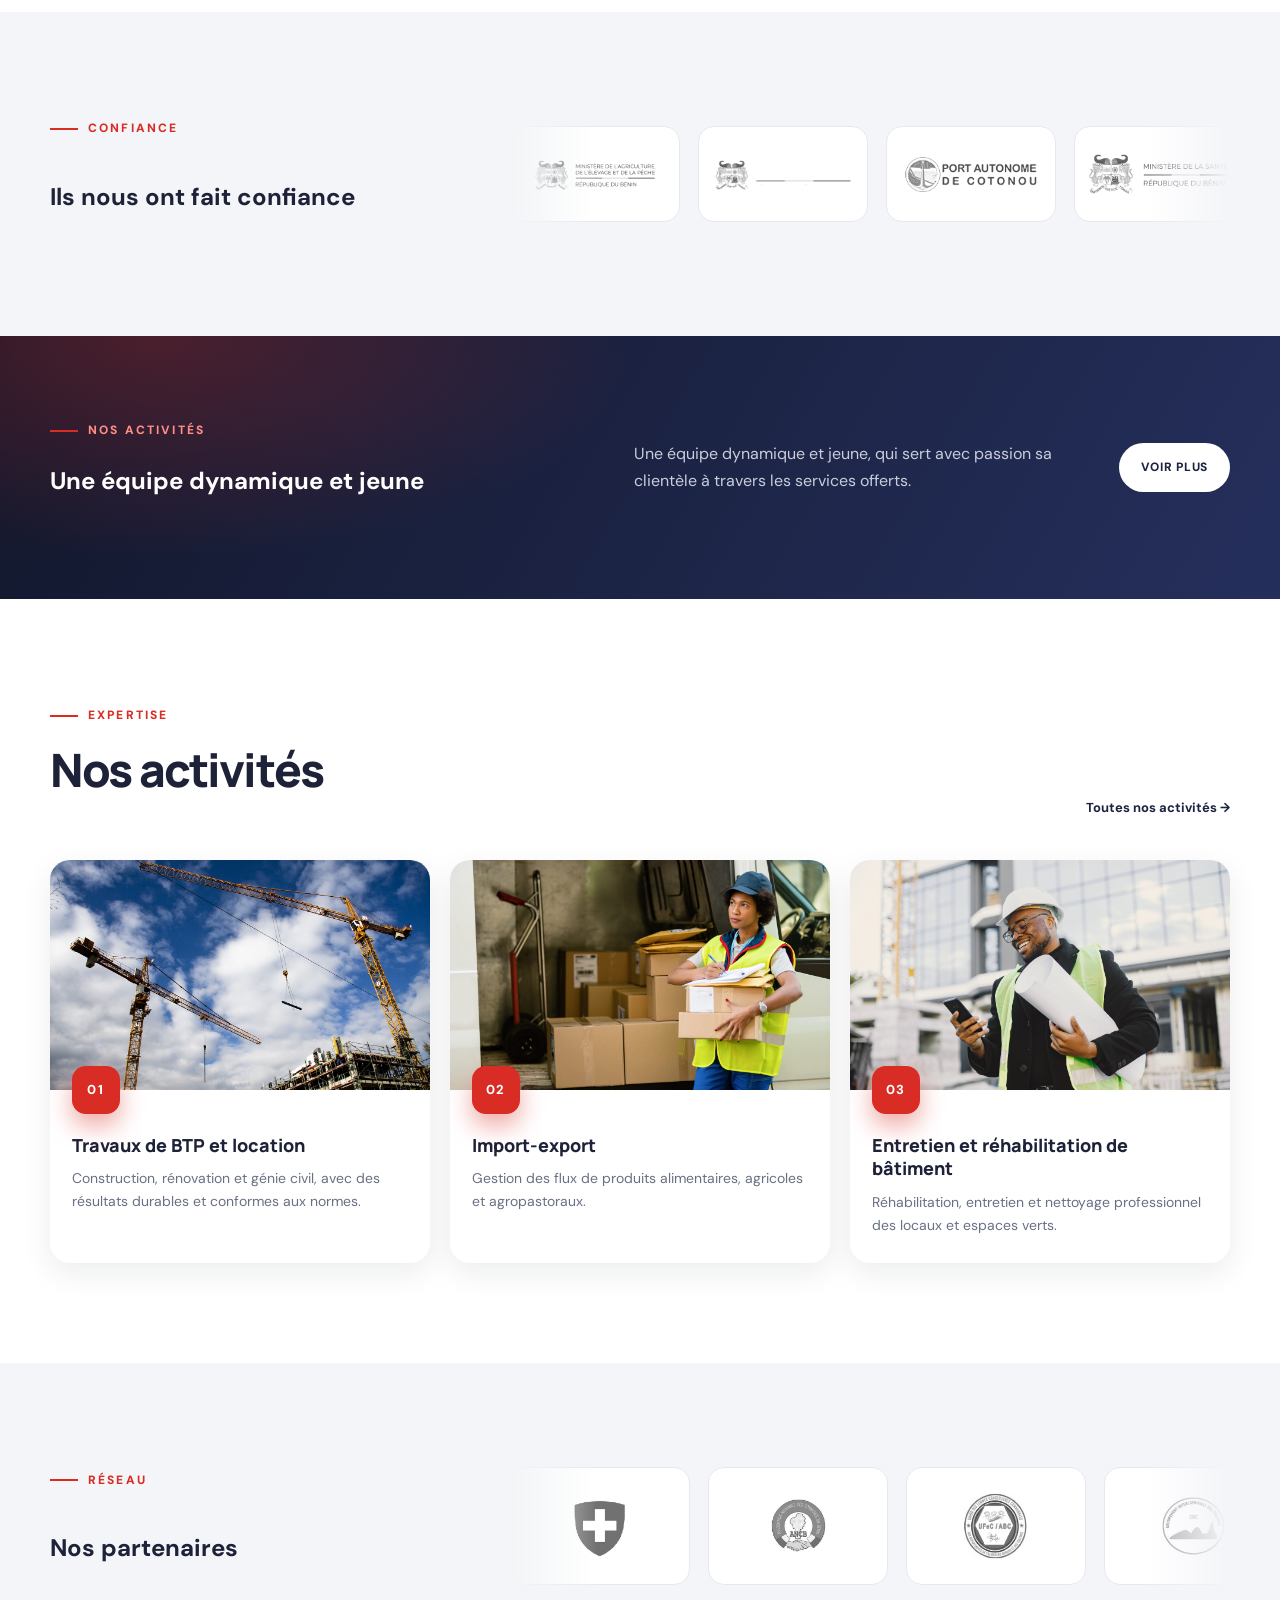
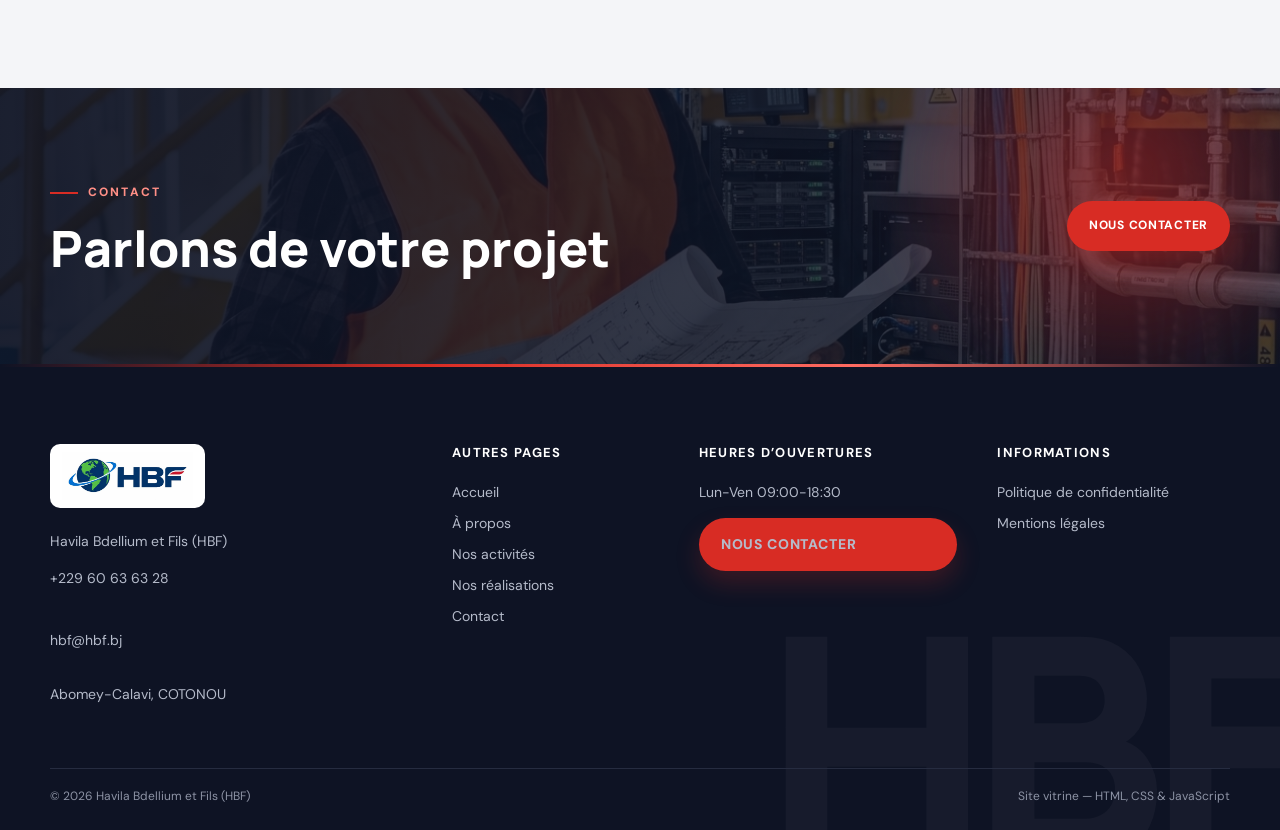
==== commit cf6c76e7: "Change 'À propos' link text to 'Esprit HBF'" ====
--- a/index.html
+++ b/index.html
@@ -29,7 +29,7 @@
         <a class="active" href="index.html">Accueil</a>
         <a href="activites.html">Nos activités</a>
         <a href="realisations.html">Nos réalisations</a>
-        <a href="a-propos.html">À propos</a>
+        <a href="a-propos.html">Esprit HBF</a>
       </div>
       <div class="top-contact">
         <a href="tel:+22960636328">
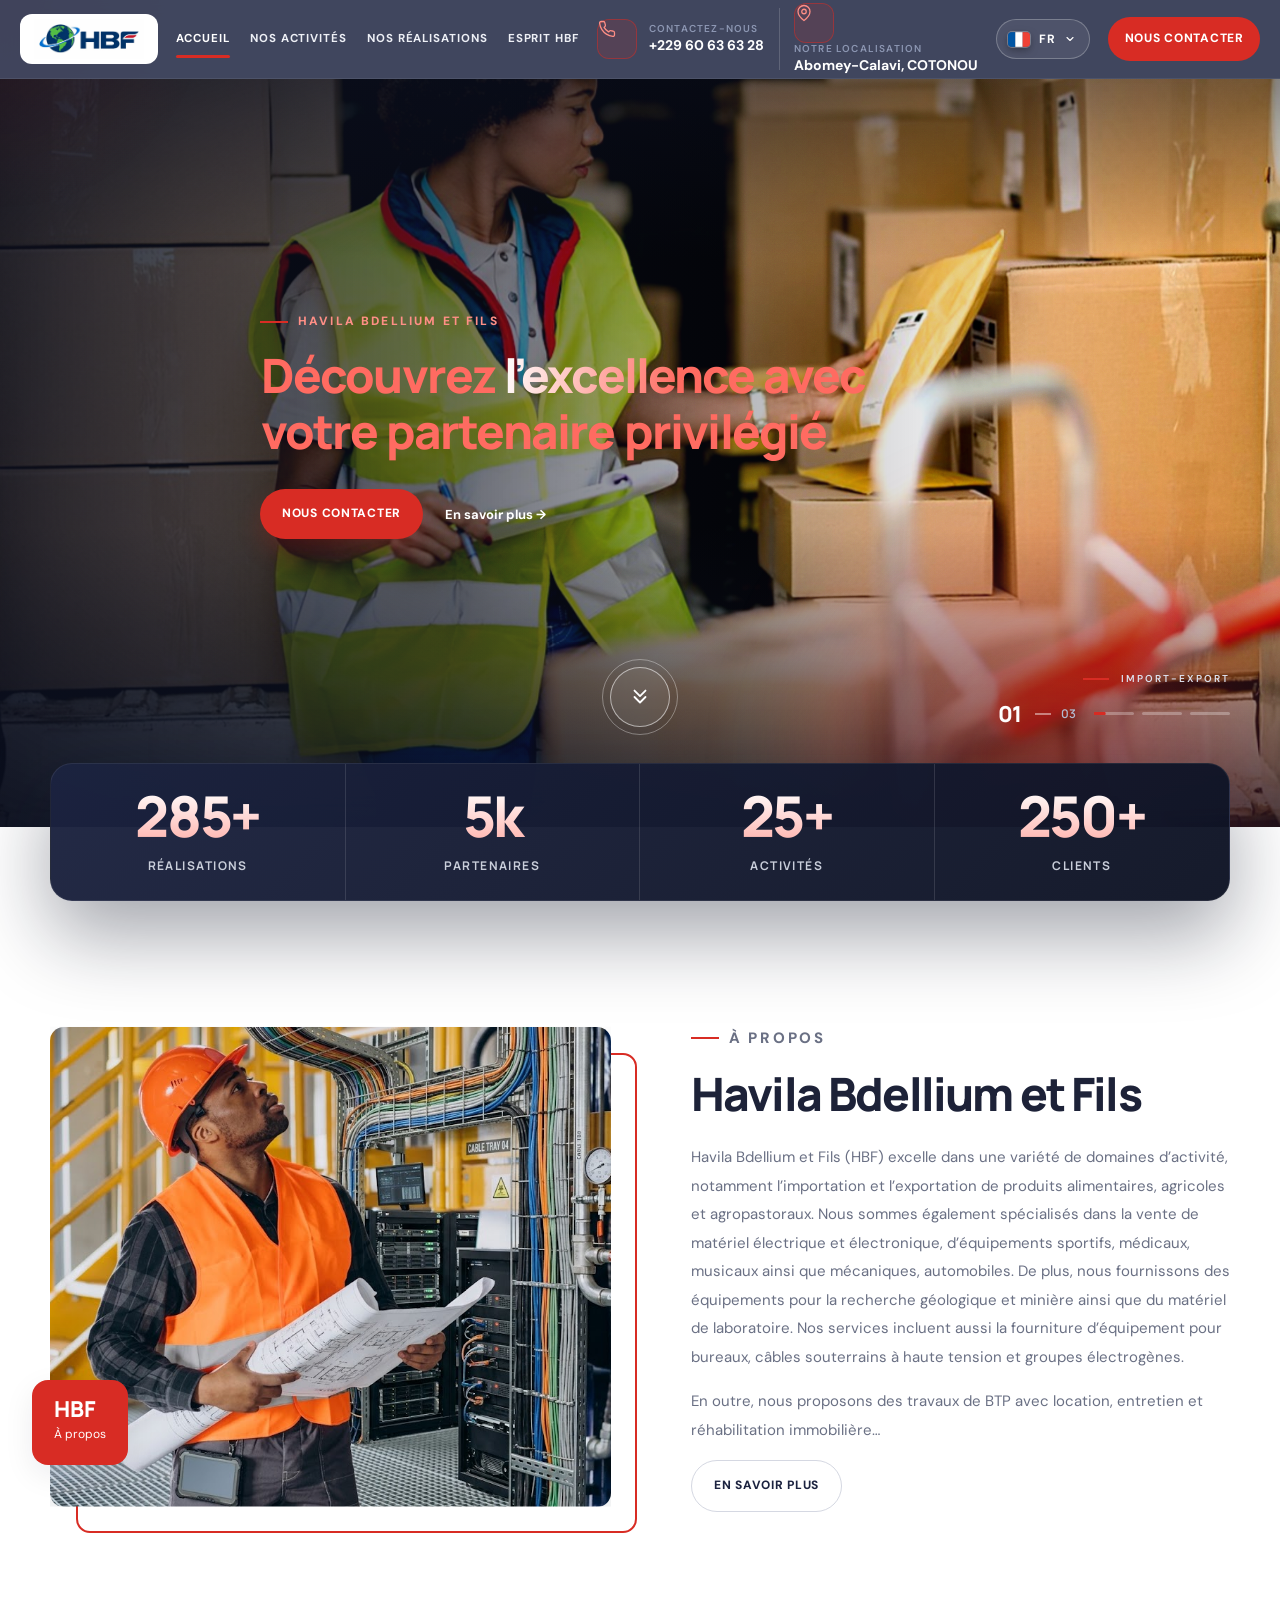
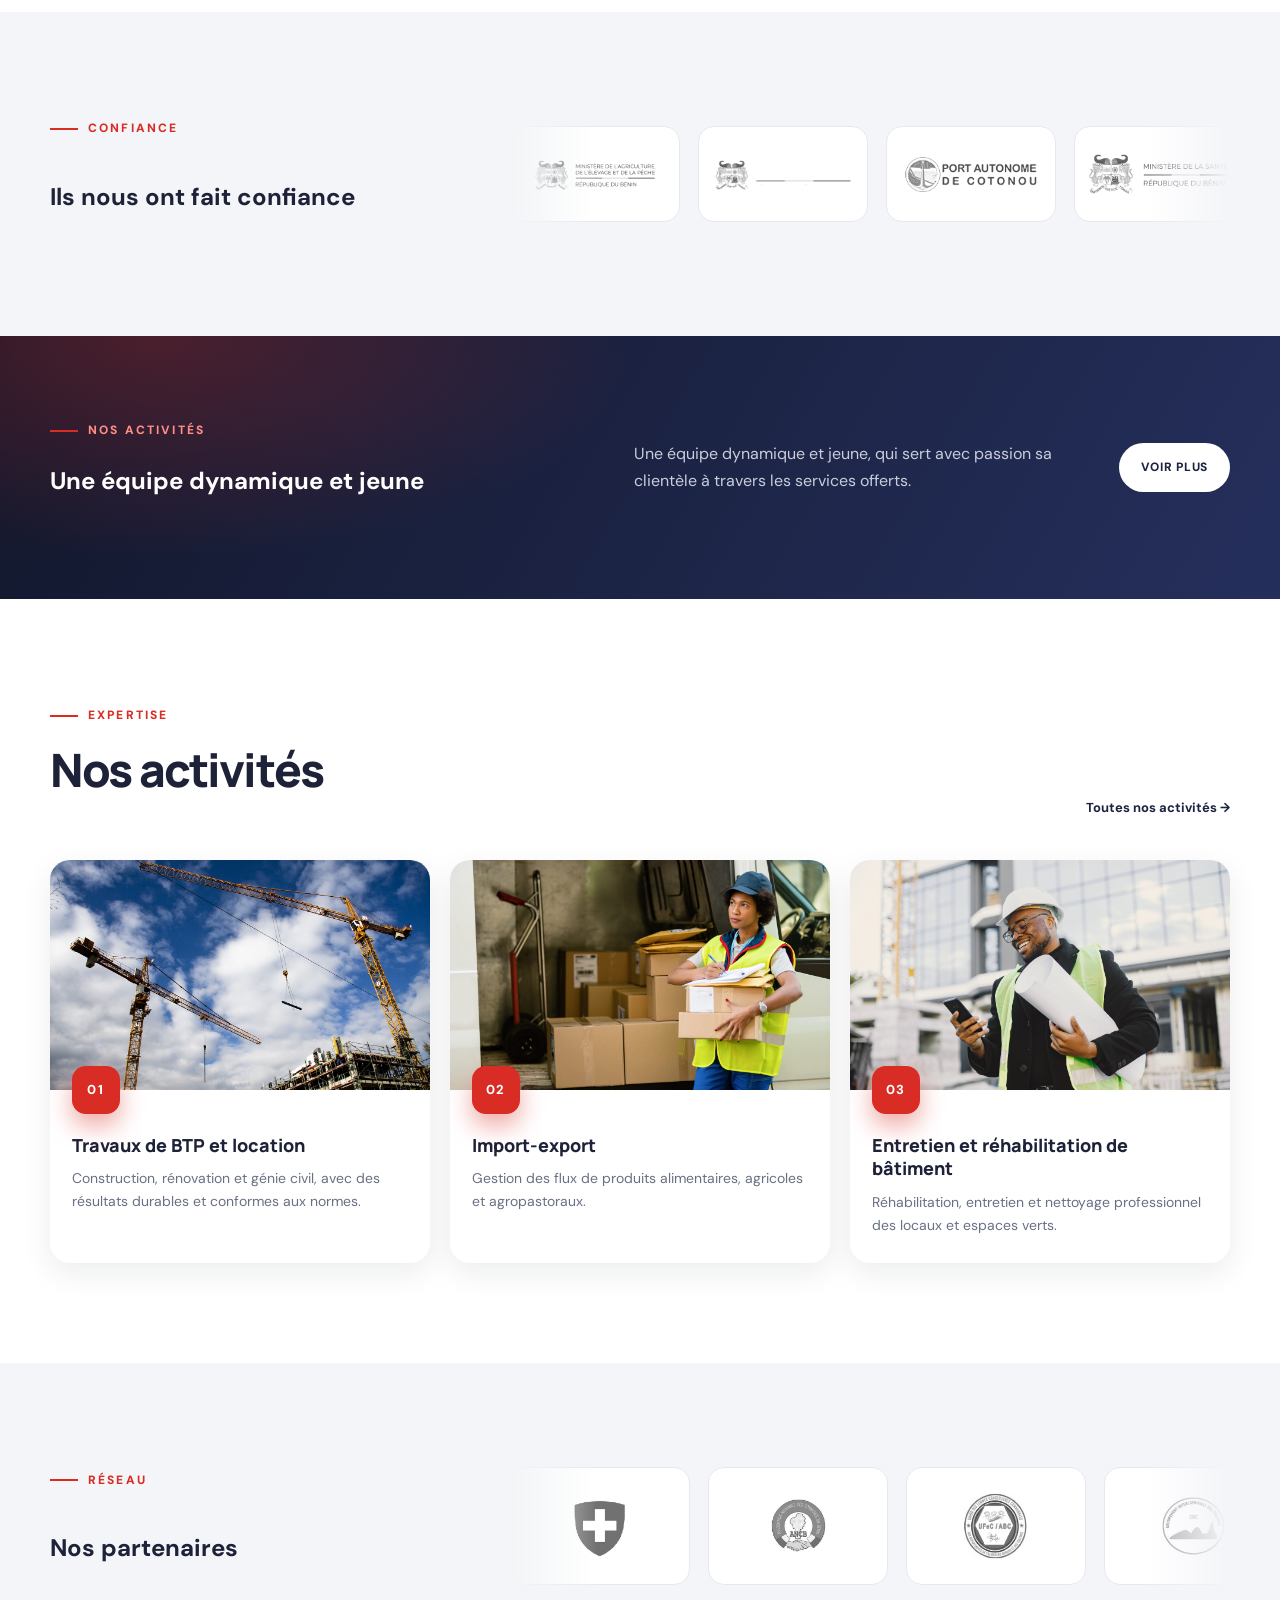
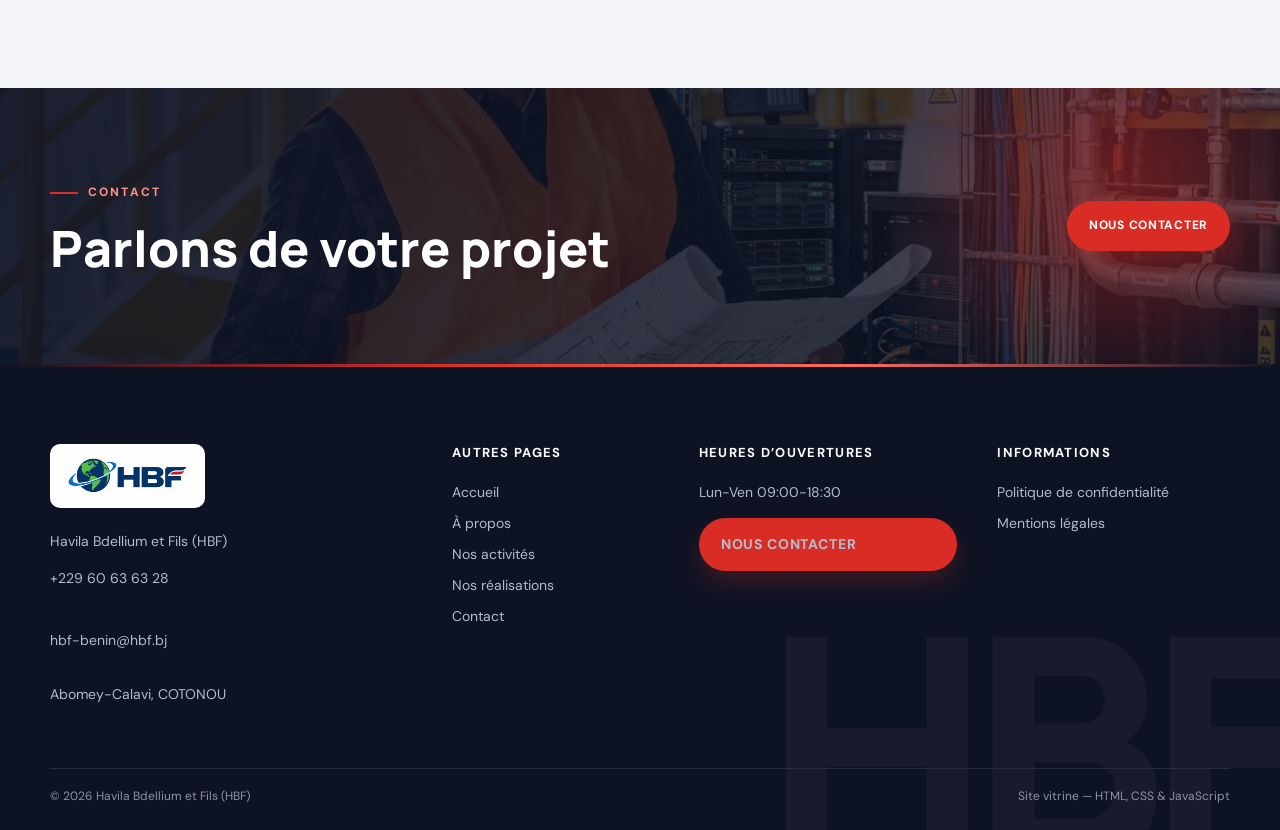
==== commit 643ceb49: "Update contact email in footer section" ====
--- a/index.html
+++ b/index.html
@@ -232,7 +232,7 @@
       <div>
         <a class="brand" href="index.html"><img src="assets/images/hbf-logo.png" alt="HBF"></a>
         <p>Havila Bdellium et Fils (HBF)</p>
-        <p><a href="tel:+22960636328">+229 60 63 63 28</a><br><a href="mailto:hbf@hbf.bj">hbf@hbf.bj</a><br>Abomey-Calavi, COTONOU</p>
+        <p><a href="tel:+22960636328">+229 60 63 63 28</a><br><a href="mailto:hbf@hbf.bj">hbf-benin@hbf.bj</a><br>Abomey-Calavi, COTONOU</p>
       </div>
       <div>
         <h3>Autres pages</h3>
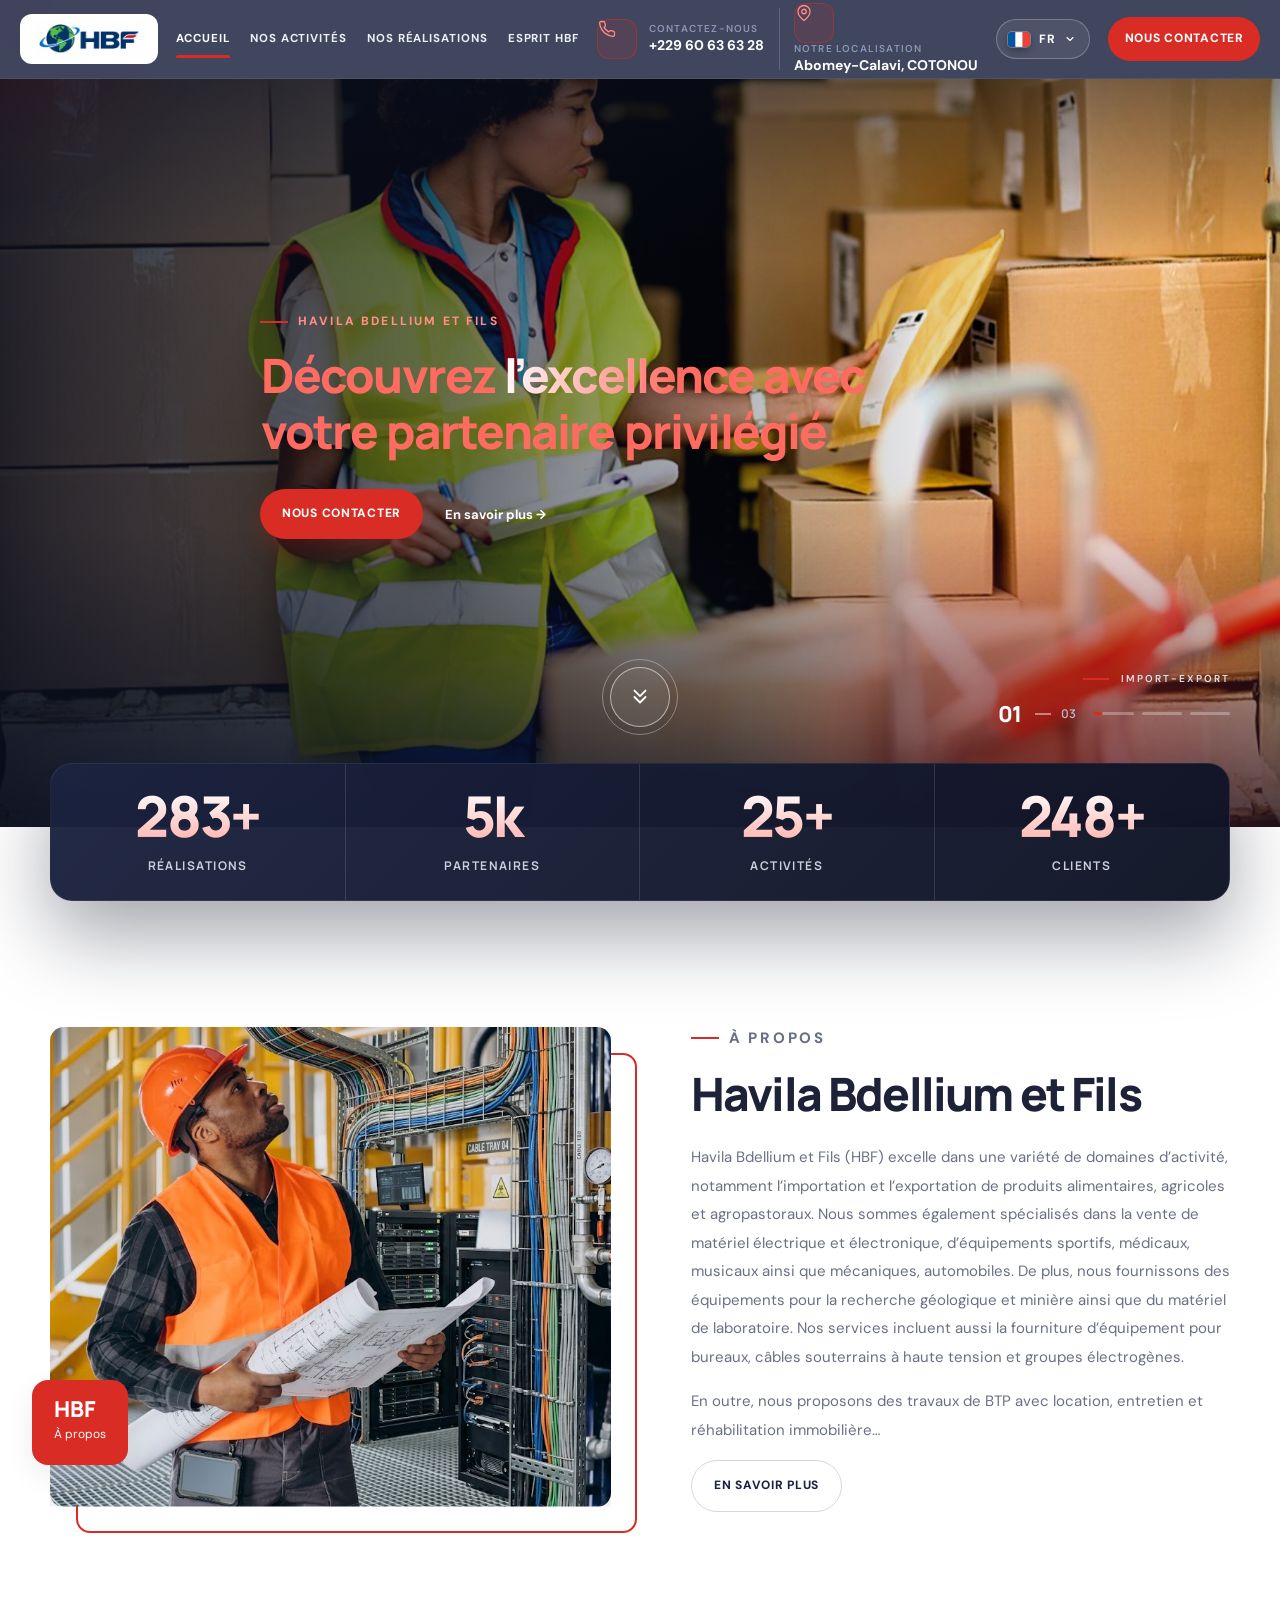
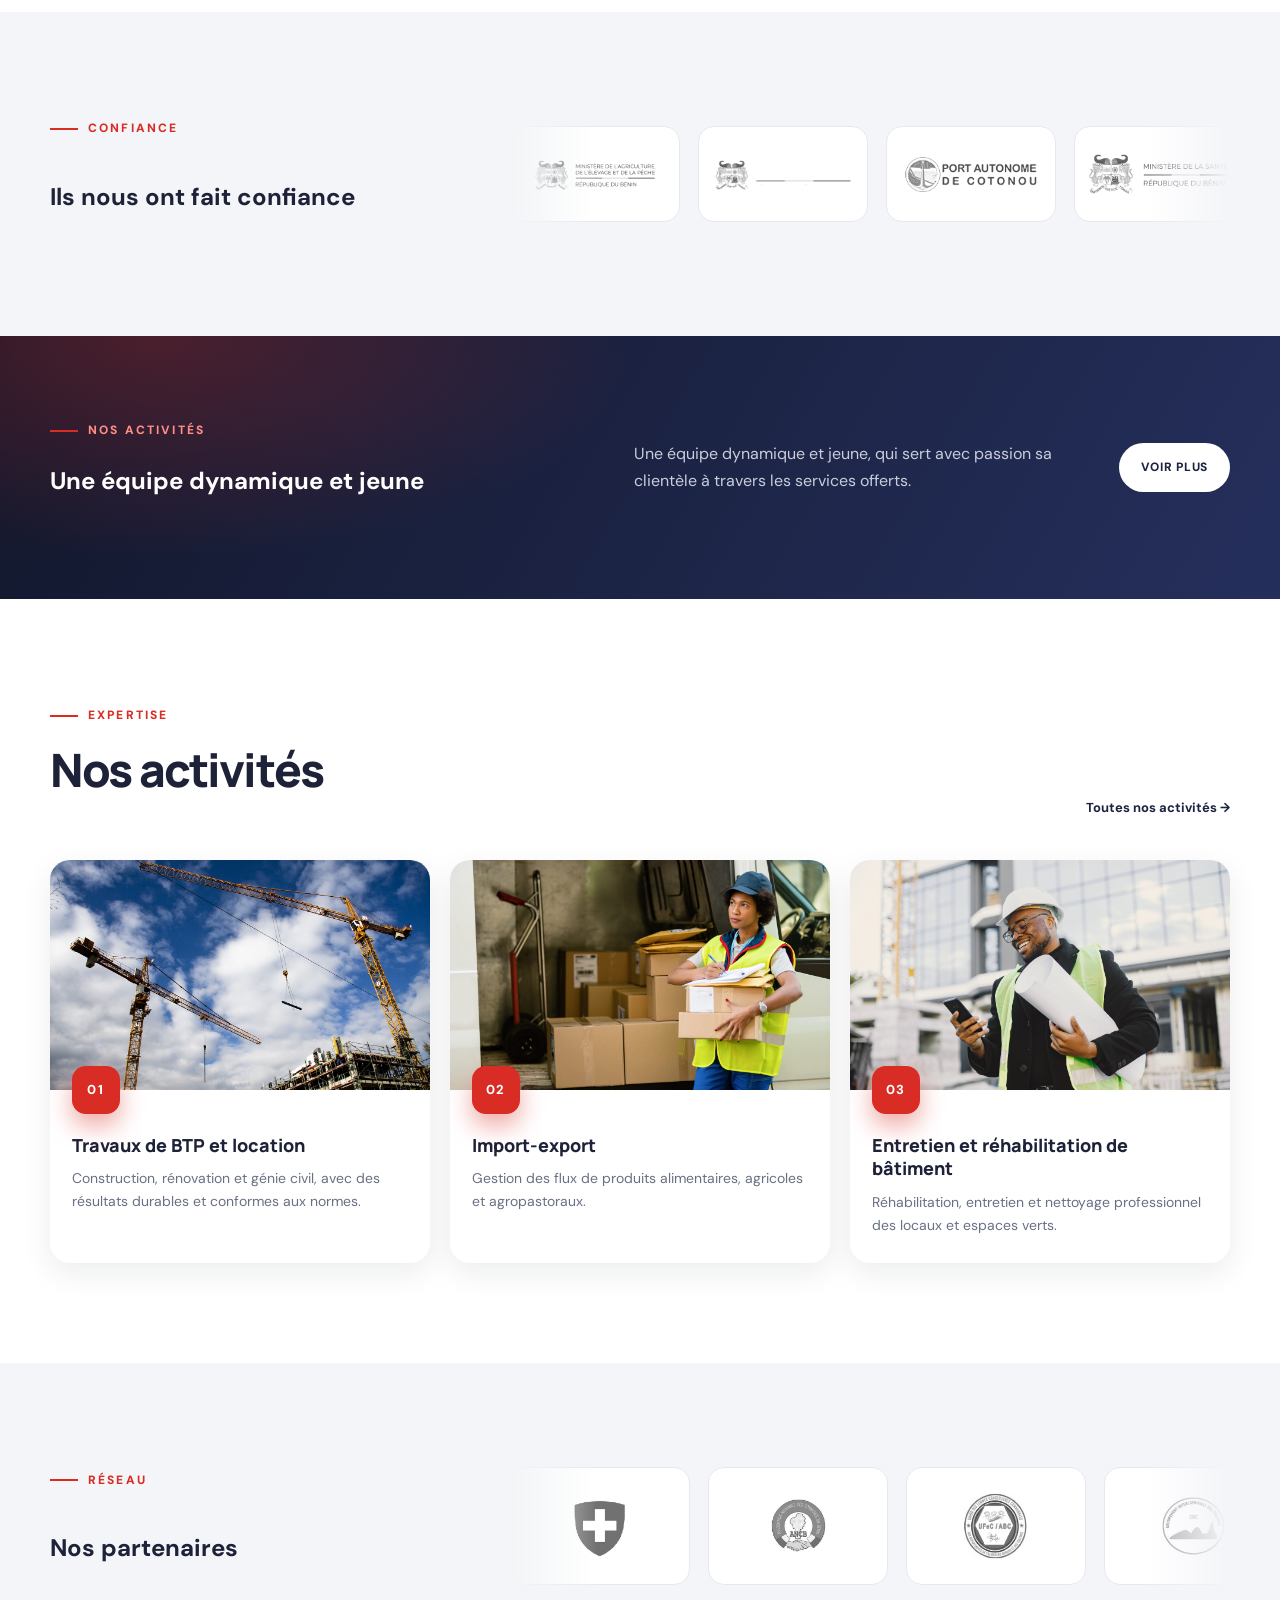
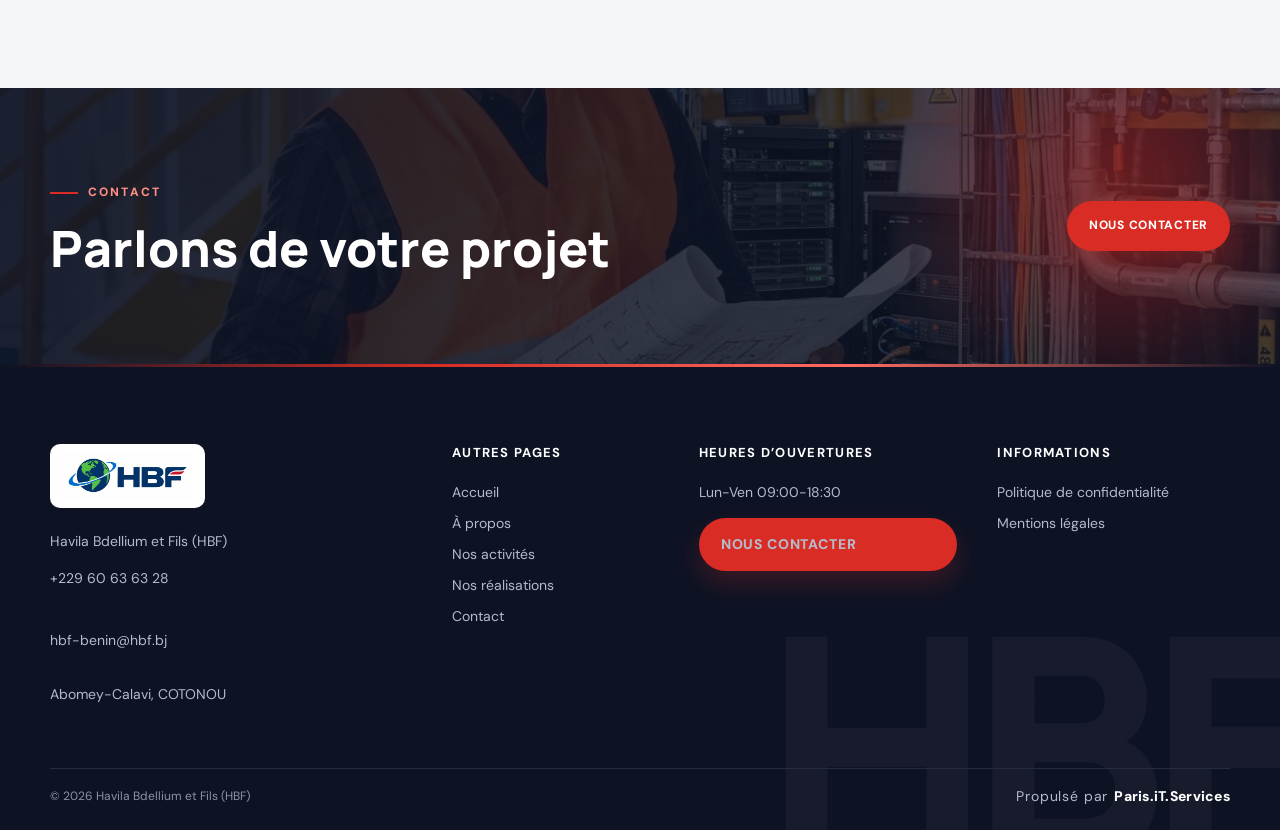
==== commit 9d6ba38c: "Add Paris.iT.Services credit link in every page footer. Co-authored-by: Cursor <cursoragent@cursor.c" ====
--- a/index.html
+++ b/index.html
@@ -257,7 +257,7 @@
     </div>
     <div class="container footer-bottom">
       <span>© <span id="year"></span> Havila Bdellium et Fils (HBF)</span>
-      <span>Site vitrine — HTML, CSS &amp; JavaScript</span>
+      <a class="propulse" href="https://www.parisitservices.com/" target="_blank" rel="noopener noreferrer">Propulsé par <strong>Paris.iT.Services</strong></a>
     </div>
   </footer>
 </body>
--- a/assets/css/style.css
+++ b/assets/css/style.css
@@ -128,6 +128,10 @@
 .footer-grid nav a,.footer-grid>div a{display:block;margin:8px 0}
 .footer a:hover{color:#fff}
 .footer-bottom{border-top:1px solid #262c40;min-height:62px;display:flex;justify-content:space-between;align-items:center;gap:12px;font-size:12px;color:#8d93a5;flex-wrap:wrap;padding:16px 0 22px}
+.propulse{display:inline-flex;align-items:center;gap:6px;font-size:11px;letter-spacing:.06em;color:#8d93a5;white-space:nowrap}
+.propulse strong{color:#fff;font-weight:800;letter-spacing:.02em}
+.footer a.propulse:hover{color:#fff}
+.footer a.propulse:hover strong{color:var(--red-soft)}
 
 .page-hero{position:relative;min-height:360px;display:flex;align-items:center;color:#fff;overflow:hidden;background:var(--navy)}
 .page-hero:before{content:"";position:absolute;inset:0;background-image:linear-gradient(90deg,rgba(14,19,36,.88),rgba(14,19,36,.35)),var(--hero-img);background-size:cover;background-position:center}
